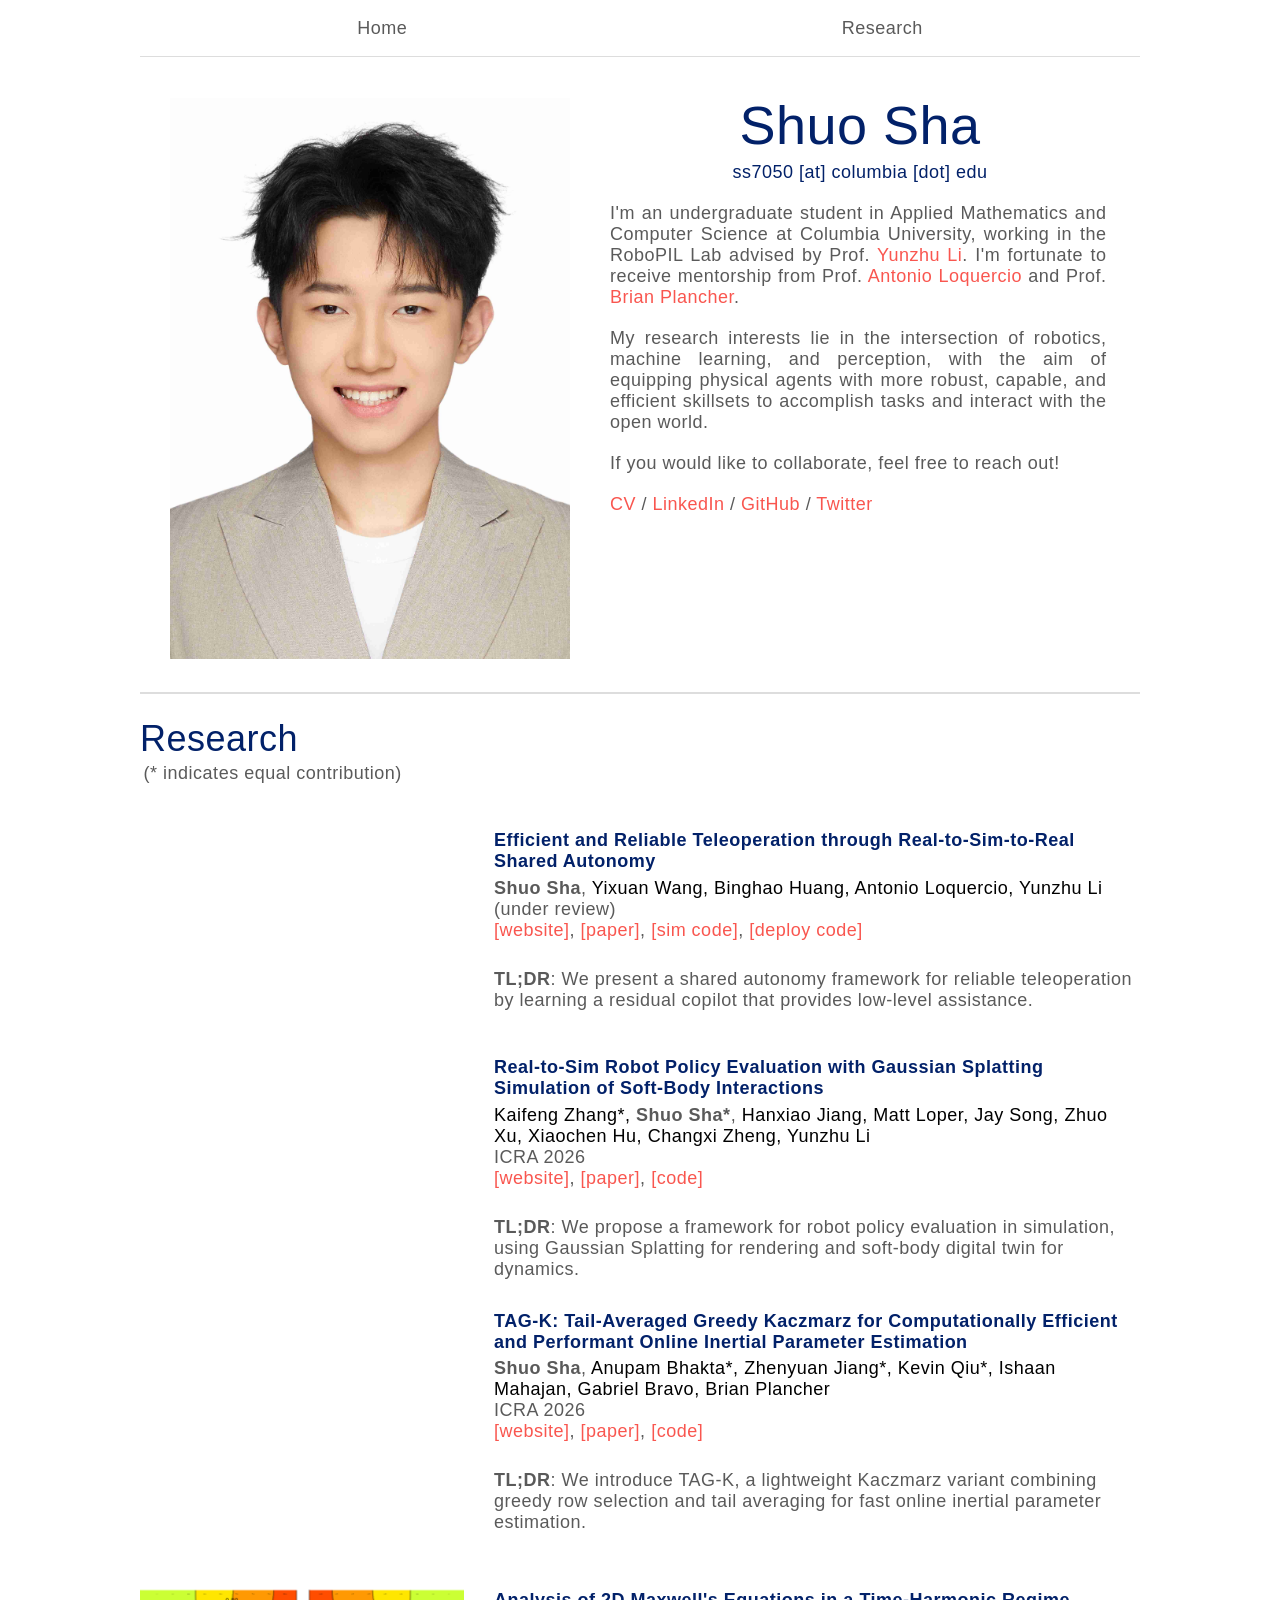
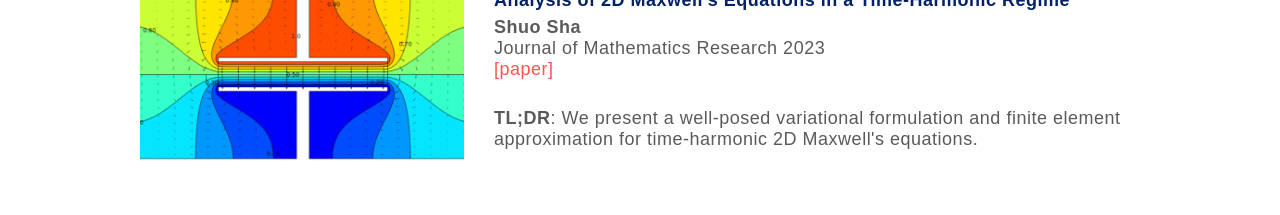
==== index.html @ 0e24da6c "update paper link" ====
<!DOCTYPE html>
<html lang="en">

<head>
  <meta charset="UTF-8" />
  <link rel="stylesheet" type="text/css" href="assets/css/style.css" />

  <title>Shuo Sha</title>
</head>

<body>
  <div style="width:1000px;margin: 0px auto;">
    <!-- Fixed header -->
    <header id="header" width="400px" style="display:flex;justify-content: space-around;">
      <a href="#profile-intro">Home</a>
      <!-- <a href="#updates">Updates</a> -->
      <a href="#research">Research</a>
    </header>

    <!-- Profile -->
    <div id="profile">
      <div id="profile-pic">
        <img src="assets/files/prof_pic.jpg"/>
      </div>

      <div id="profile-intro">
        <div id="profile-name">Shuo Sha</div>
        <div id="profile-email">ss7050 [at] columbia [dot] edu</div>
        <p align="justify">
          I'm an undergraduate student in Applied Mathematics and Computer Science at Columbia University,
          working in the RoboPIL Lab advised by Prof.
          <a href="https://yunzhuli.github.io/">Yunzhu Li</a>.
          I'm fortunate to receive mentorship from Prof.
          <a href="https://antonilo.github.io/">Antonio Loquercio</a>
          and Prof.
          <a href="https://brianplancher.com/">Brian Plancher</a>.
        </p>

        <p align="justify">
          My research interests lie in the intersection of robotics, machine learning, and perception,
          with the aim of equipping physical agents with more robust, capable, and efficient skillsets
          to accomplish tasks and interact with the open world.
        </p>

        <p align="justify">
          If you would like to collaborate, feel free to reach out!
        </p>

        <div>
          <a href="assets/files/cv.pdf">CV</a> /
          <a href="https://linkedin.com/in/shuo-sha-b07527293">LinkedIn</a> /
          <a href="https://github.com/shuosha">GitHub</a> /
          <a href="https://x.com/shashuo0104">Twitter</a>
        </div>
      </div>

      <div style="clear: both;"></div>
    </div>

    <div class="divider"></div>

    <!-- Updates -->
    <!-- <section id="updates">
      <h1>Updates</h1>
      <ul>
        <li> <b> Sep 2026 </b> papers accepted
      </ul>
      <div style="clear: both;"></div>
    </section> -->

    <!-- Research -->
    <div style="display:flex;flex-direction: column;" id="research">
      <h1 style="margin-bottom:0;">Research</h1>
      <p style="margin-bottom:30px;">(* indicates equal contribution)</p>
        
      <div>
        <a href="https://residual-copilot.github.io" class="research-thumb">
            <video width="320" height="auto" autoplay loop muted>
                <source src="assets/files/residual_copilot.mp4" type="video/mp4">
            </video>
        </a>
        <div class="research-info">
          <a href="https://residual-copilot.github.io" class="research-proj-title">
              Efficient and Reliable Teleoperation through Real-to-Sim-to-Real Shared Autonomy
          </a>
          <p>
              <b>Shuo Sha</b>,
              <a style="color:#000;" href="https://www.yixuanwang.me/">Yixuan Wang,</a>
              <a style="color:#000;" href="https://binghao-huang.github.io/">Binghao Huang,</a>
              <a style="color:#000;" href="https://antonilo.github.io/">Antonio Loquercio,</a>
              <a style="color:#000;" href="https://yunzhuli.github.io/">Yunzhu Li</a>
              <br>(under review)<br>
              <a href="https://residual-copilot.github.io">[website]</a>,
              <a href="https://residual-copilot.github.io/files/paper.pdf">[paper]</a>,
              <a href="https://github.com/shuosha/Residual_Copilot">[sim code]</a>,
              <a href="https://github.com/shuosha/Residual_Copilot_Deployment">[deploy code]</a>
          </p>
          <br>
          <p>
              <b>TL;DR</b>: We present a shared autonomy framework for reliable teleoperation by learning a residual copilot that provides low-level assistance.
          </p>
        </div>
      </div>

      <div>
        <a href="https://real2sim-eval.github.io/" class="research-thumb">
            <video width="320" height="auto" autoplay loop muted>
                <source src="assets/files/real2sim_eval.mp4" type="video/mp4">
            </video>
        </a>
        <div class="research-info">
          <a href="https://real2sim-eval.github.io/" class="research-proj-title">
              Real-to-Sim Robot Policy Evaluation with Gaussian Splatting Simulation of Soft-Body Interactions
          </a>
          <p>
              <a style="color:#000;" href="https://kywind.github.io/">Kaifeng Zhang*,</a>
              <b>Shuo Sha*</b>,
              <a style="color:#000;" href="">Hanxiao Jiang,</a>
              <a style="color:#000;" href="">Matt Loper,</a>
              <a style="color:#000;" href="">Jay Song,</a>
              <a style="color:#000;" href="">Zhuo Xu,</a>
              <a style="color:#000;" href="">Xiaochen Hu,</a>
              <a style="color:#000;" href="">Changxi Zheng,</a>
              <a style="color:#000;" href="https://yunzhuli.github.io/">Yunzhu Li</a>
              <br>ICRA 2026<br>
              <a href="https://real2sim-eval.github.io/">[website]</a>,
              <a href="https://arxiv.org/abs/2511.04665">[paper]</a>,
              <a href="https://github.com/kywind/real2sim-eval">[code]</a>
          </p>
          <br>
          <p>
              <b>TL;DR</b>: We propose a framework for robot policy evaluation in simulation, using Gaussian Splatting for rendering and soft-body digital twin for dynamics.
          </p>
        </div>
      </div>

      <div>
        <a href="https://a2r-lab.org/TAG-K/" class="research-thumb">
            <video width="320" height="auto" autoplay loop muted>
                <source src="assets/files/km_video.mp4" type="video/mp4">
            </video>
        </a>
        <div class="research-info">
          <a href="https://a2r-lab.org/TAG-K/" class="research-proj-title">
              TAG-K: Tail-Averaged Greedy Kaczmarz for Computationally Efficient and Performant Online Inertial Parameter Estimation
          </a>
          <p>
              <b>Shuo Sha</b>,
              <a style="color:#000;" href="">Anupam Bhakta*,</a>
              <a style="color:#000;" href="">Zhenyuan Jiang*,</a>
              <a style="color:#000;" href="">Kevin Qiu*,</a>
              <a style="color:#000;" href="">Ishaan Mahajan,</a>
              <a style="color:#000;" href="">Gabriel Bravo,</a>
              <a style="color:#000;" href="">Brian Plancher</a>
              <br>ICRA 2026<br>
              <a href="https://a2r-lab.org/TAG-K/">[website]</a>,
              <a href="https://arxiv.org/abs/2510.04839">[paper]</a>,
              <a href="https://github.com/A2R-Lab/TAG-K.git">[code]</a>
          </p>
          <br>
          <p>
              <b>TL;DR</b>: We introduce TAG-K, a lightweight Kaczmarz variant combining greedy row selection and tail averaging for fast online inertial parameter estimation.
          </p>
        </div>
      </div>

      <div>
        <a href="https://ccsenet.org/journal/index.php/jmr/article/view/0/48584" class="research-thumb">
            <img src="assets/files/pde_caption.png">
        </a>
        <div class="research-info">
          <a href="https://ccsenet.org/journal/index.php/jmr/article/view/0/48584" class="research-proj-title">
              Analysis of 2D Maxwell's Equations in a Time-Harmonic Regime
          </a>
          <p>
              <b>Shuo Sha</b>
              <br>Journal of Mathematics Research 2023<br>
              <a href="https://ccsenet.org/journal/index.php/jmr/article/view/0/48584">[paper]</a>
          </p>
          <br>
          <p>
              <b>TL;DR</b>: We present a well-posed variational formulation and finite element approximation for time-harmonic 2D Maxwell's equations.
          </p>
        </div>
      </div>
    </div>

  </div>
</body>

</html>
---- assets/css/style.css ----
:root {
	--grey: rgb(90, 90, 90);
	/* Columbia Blues: https://visualidentity.columbia.edu/content/colors-1 */
	--blue1: rgb(2,33,105);
	--blue2: rgb(0,51,160);
	--blue3: rgb(0,114,206);
	--blue4: rgb(108,172,228);
	--pink1: #F9564F;
 }

html, p{
    margin: 0;
    padding: 0;
    border: 0;
    font-size: 18px;
    vertical-align: baseline;
    font-family: 'Helvetica Neue', Helvetica, Arial, sans-serif;
    font-weight: 300;
    letter-spacing: 0.5px;
    color: var(--grey);
}
p{
    margin: 0.2em;
}

/* ol, ul {
    list-style: none;
}

ul {
    list-style-position: inside;
    list-style-type: none;
} */

a {
    text-decoration: none;
    color:  var(--pink1);
}

a:hover {
  text-decoration: underline;
}

i {
    font-style: italic;
}

h1 {
    font-weight: 500;
    color: var(--blue1);
}

b {
    font-weight: 600;
}

strong {
    color: #fdc450;
    font-weight: 600;
}

/**************************************************/

#header {
    height: 2em;
    line-height: 2em;
    padding-top: 10px;
    padding-bottom: 10px;
    border-bottom: 1px solid #ddd;
    position: fixed;
    top: 0;
    left: 50% - 500px;
    z-index: 9999;
    width: 1000px;
    background-color: rgba(255, 255, 255, 0.7);
    backdrop-filter: blur(8px);
}

#header a {
    text-decoration: none;
    color: var(--grey);
    transition: color 0.3s ease;
}

#header a:hover {
    color: var(--pink1);
}

/**************************************************/

#profile {
    padding: 90px 30px 10px 30px;
    border-bottom: 1px solid #ddd;
}

#profile-pic {
    float: left;
    margin-right: 40px;
    text-align: center;
}

#profile img {
    width: 400px;
    margin-bottom: 18px;
}

#profile-name {
    font-size: 3em;
    line-height: 1em;
    font-weight: 400;
    margin-bottom: 10px;
    color: var(--blue1);
    text-align: center;
}


#profile-email {
    margin-bottom: 20px;
    color: var(--blue1);
    text-align: center;
}

#profile p {
    margin-bottom: 20px;
}


.divider {
    width: 100%;
    border-bottom: 1px solid #ddd;
}

#research > div {
    display: flex;
    align-items: center;
    min-height: 12em;
    margin-bottom: 1.5em;
}

.research-thumb {
    width: 18em;
    min-width: 18em;
    aspect-ratio: 848 / 480;
    margin-top: 7px;
    margin-right: 30px;
    overflow: hidden;
}

.research-thumb img,
.research-thumb video {
    width: 100%;
    height: 100%;
    object-fit: cover;
}

.research-info {
    flex: 1;
    font-size: 18px;
}

.research-info p {
    margin-left: 0;
}

.research-proj-title {
    display: block;
    color: var(--blue1);
    font-weight: 600;
    margin-bottom: 0.3em;
}
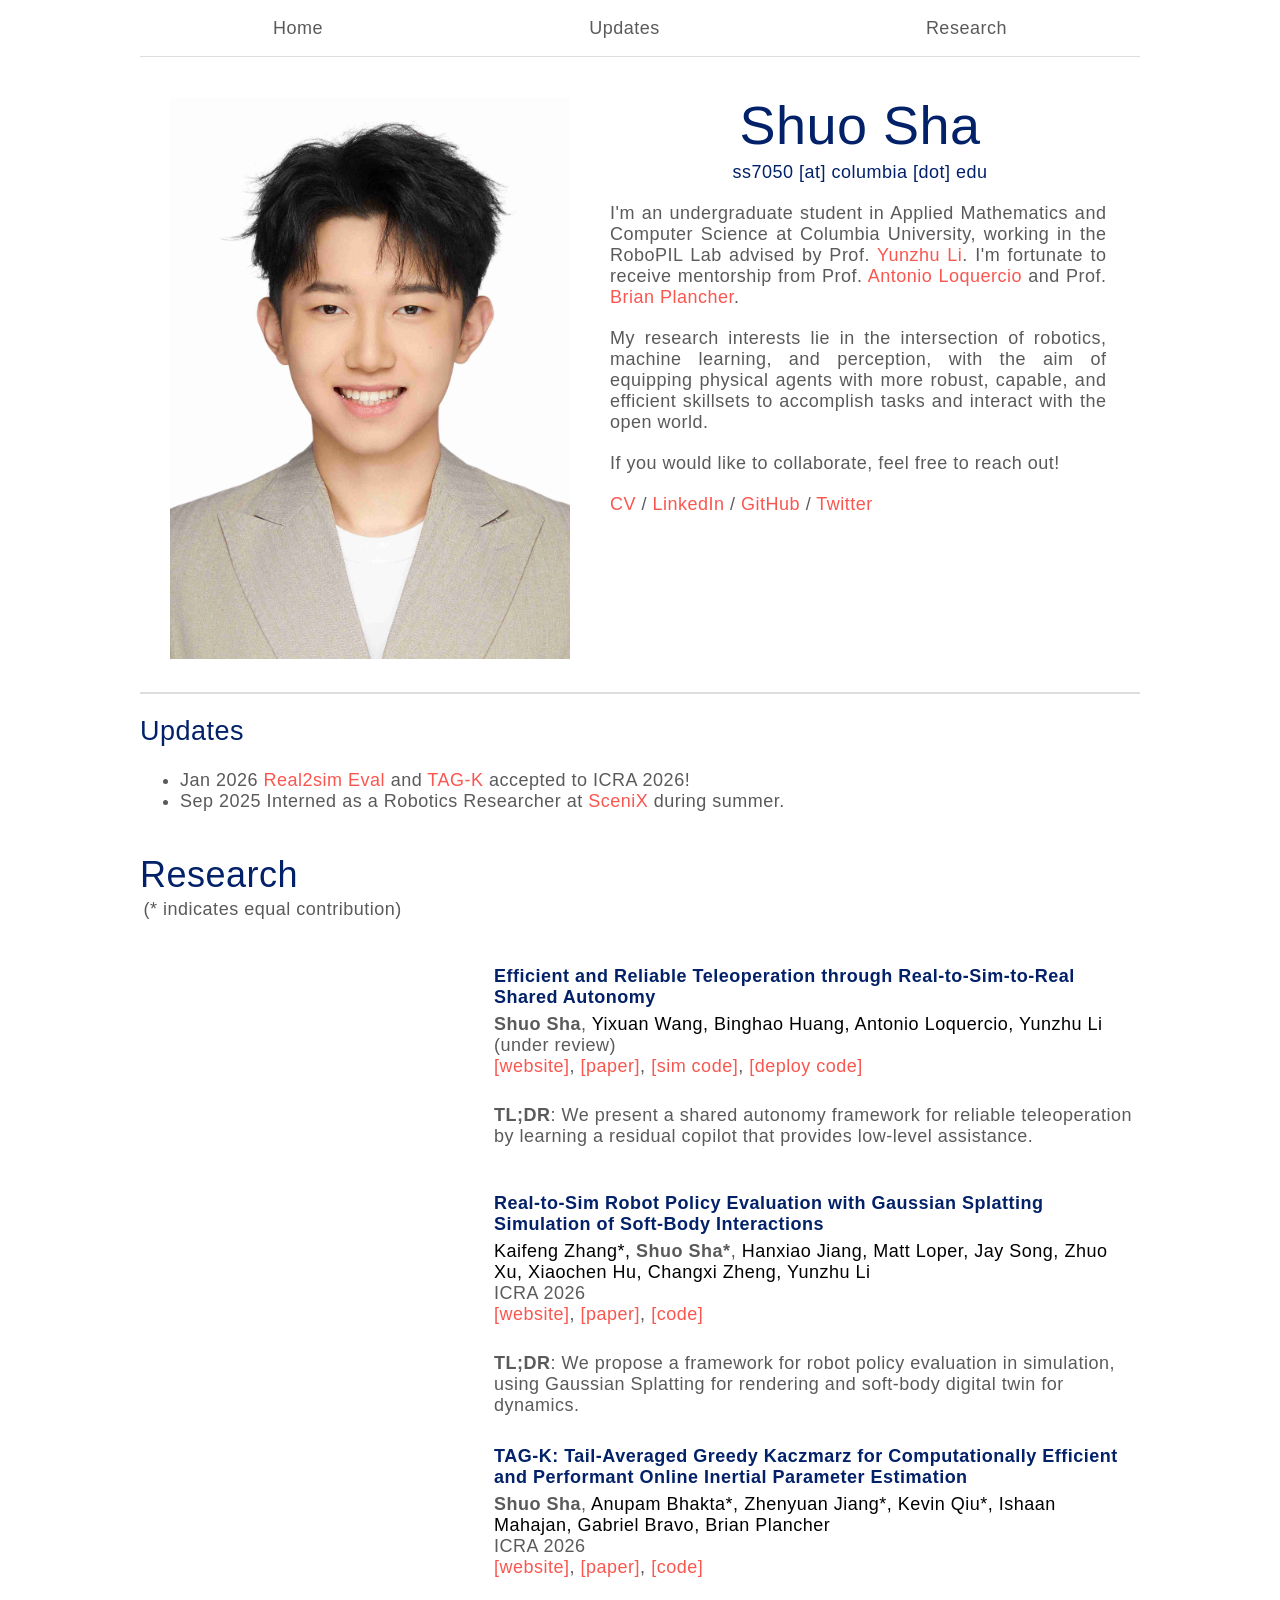
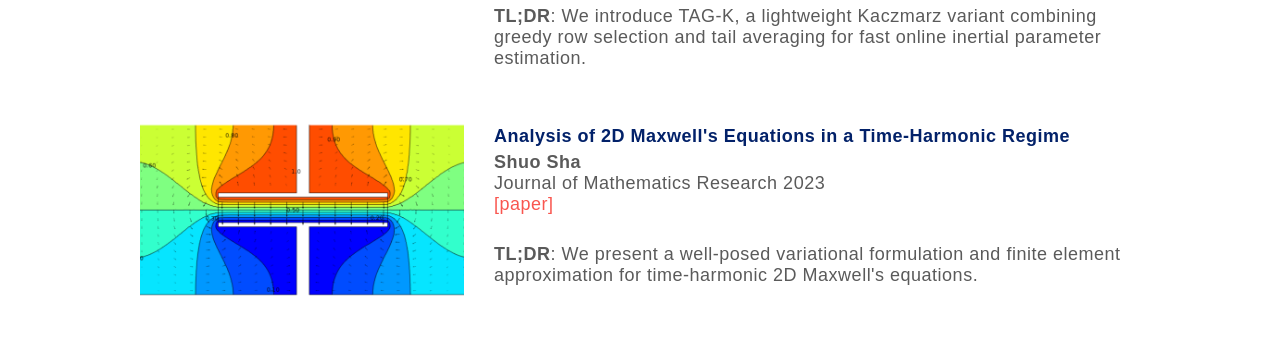
==== commit 497fc208: "add updates, arxiv link" ====
--- a/index.html
+++ b/index.html
@@ -13,7 +13,7 @@
     <!-- Fixed header -->
     <header id="header" width="400px" style="display:flex;justify-content: space-around;">
       <a href="#profile-intro">Home</a>
-      <!-- <a href="#updates">Updates</a> -->
+      <a href="#updates">Updates</a>
       <a href="#research">Research</a>
     </header>
 
@@ -60,13 +60,14 @@
     <div class="divider"></div>
 
     <!-- Updates -->
-    <!-- <section id="updates">
+    <section id="updates">
       <h1>Updates</h1>
       <ul>
-        <li> <b> Sep 2026 </b> papers accepted
+        <li> <b> Jan 2026 </b> <a href="https://arxiv.org/abs/2511.04665">Real2sim Eval</a> and <a href="https://arxiv.org/abs/2510.04839">TAG-K</a> accepted to ICRA 2026! </li>
+        <li> <b> Sep 2025 </b> Interned as a Robotics Researcher at <a href="https://scenix.ai/">SceniX</a> during summer. </li>
       </ul>
       <div style="clear: both;"></div>
-    </section> -->
+    </section>
 
     <!-- Research -->
     <div style="display:flex;flex-direction: column;" id="research">
@@ -91,7 +92,7 @@
               <a style="color:#000;" href="https://yunzhuli.github.io/">Yunzhu Li</a>
               <br>(under review)<br>
               <a href="https://residual-copilot.github.io">[website]</a>,
-              <a href="https://residual-copilot.github.io/files/paper.pdf">[paper]</a>,
+              <a href="https://arxiv.org/abs/2603.17016">[paper]</a>,
               <a href="https://github.com/shuosha/Residual_Copilot">[sim code]</a>,
               <a href="https://github.com/shuosha/Residual_Copilot_Deployment">[deploy code]</a>
           </p>
@@ -101,6 +102,8 @@
           </p>
         </div>
       </div>
+
+      
 
       <div>
         <a href="https://real2sim-eval.github.io/" class="research-thumb">
--- a/assets/css/style.css
+++ b/assets/css/style.css
@@ -21,6 +21,9 @@
 }
 p{
     margin: 0.2em;
+}
+#updates b {
+    font-weight: 450;
 }
 
 /* ol, ul {
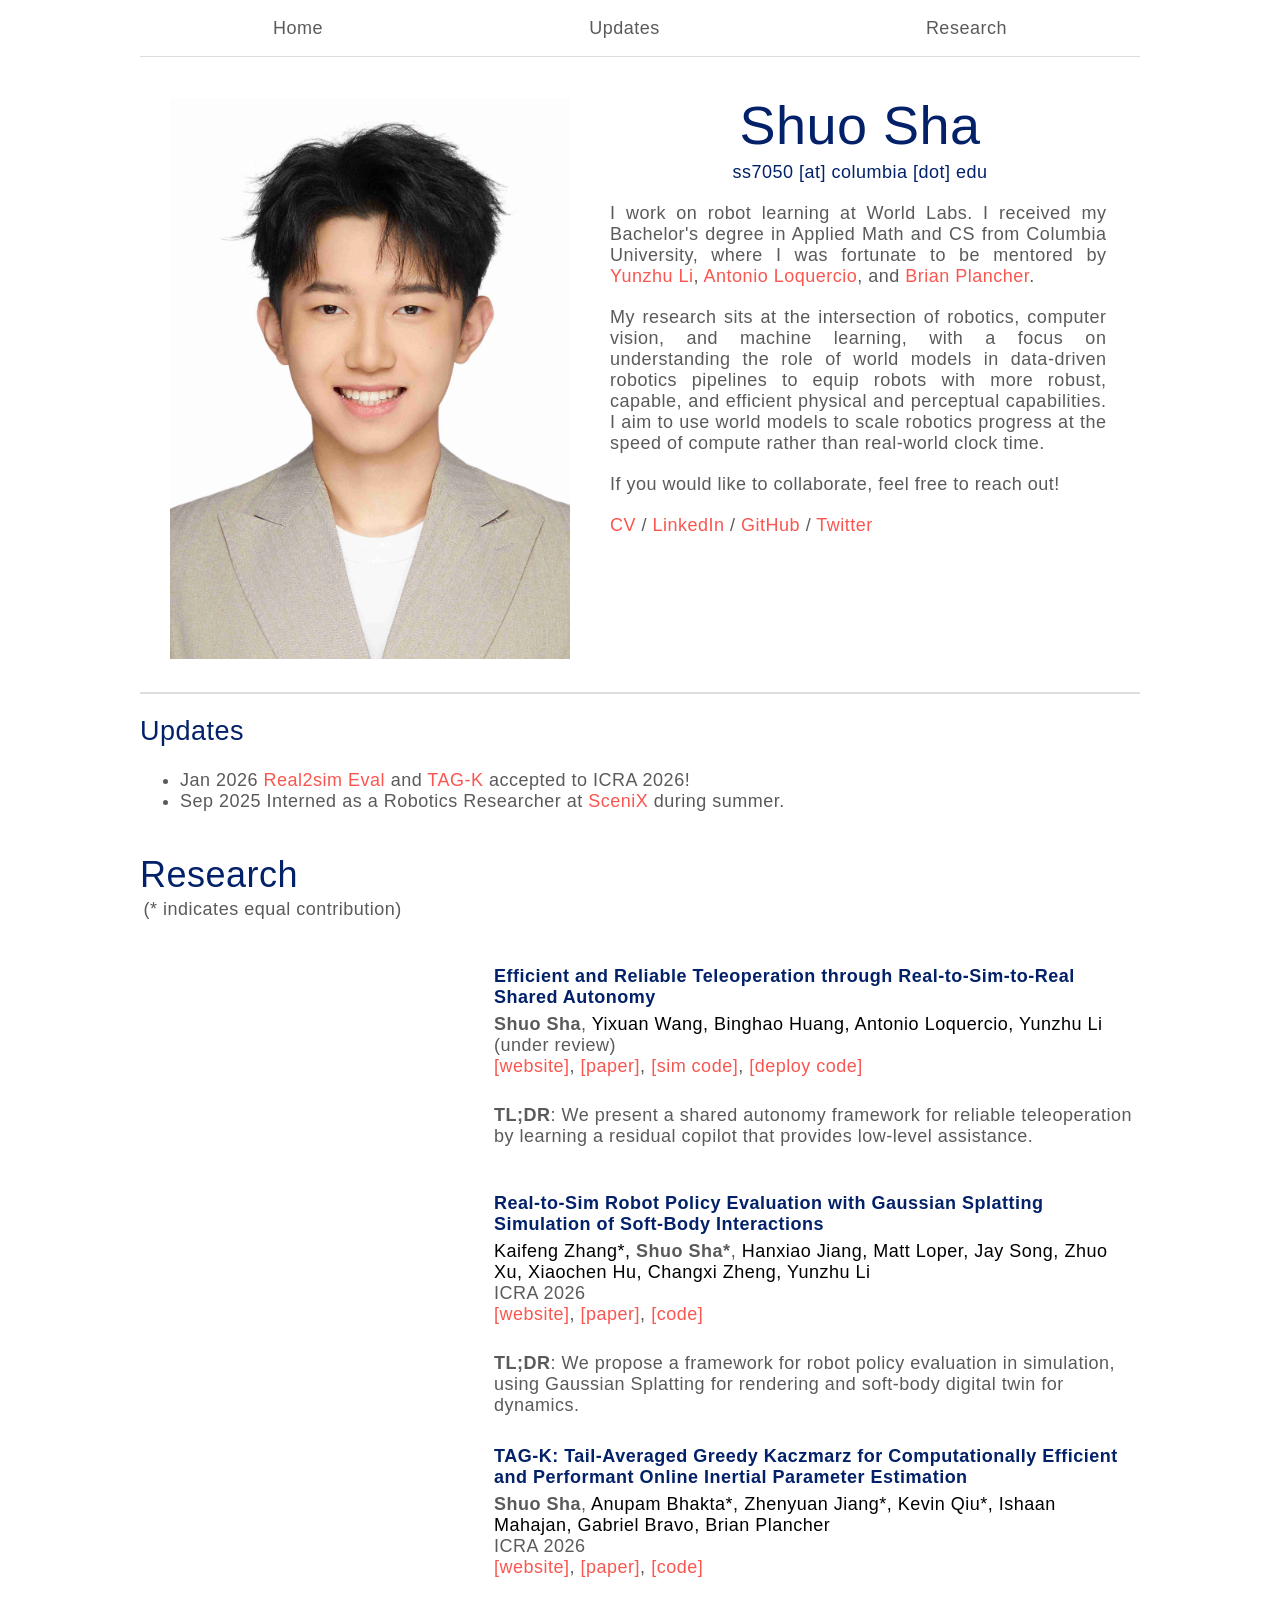
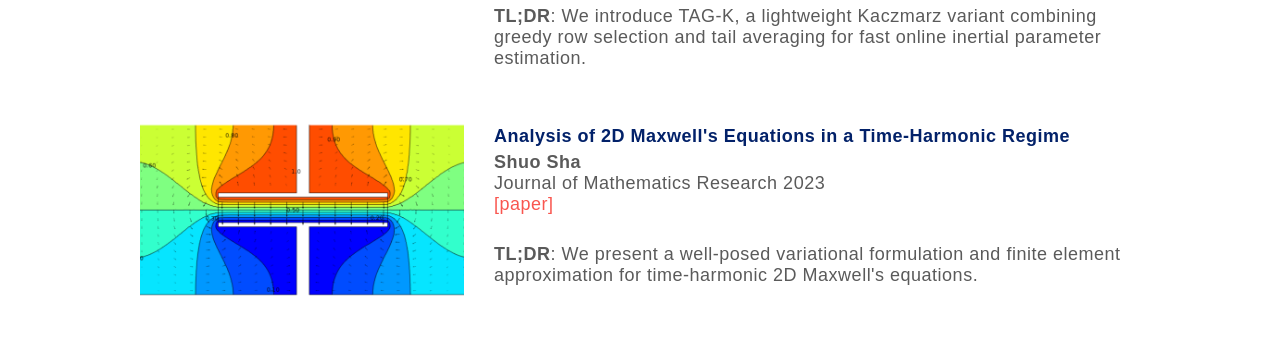
==== commit b063d9fd: "update bio" ====
--- a/index.html
+++ b/index.html
@@ -27,19 +27,19 @@
         <div id="profile-name">Shuo Sha</div>
         <div id="profile-email">ss7050 [at] columbia [dot] edu</div>
         <p align="justify">
-          I'm an undergraduate student in Applied Mathematics and Computer Science at Columbia University,
-          working in the RoboPIL Lab advised by Prof.
-          <a href="https://yunzhuli.github.io/">Yunzhu Li</a>.
-          I'm fortunate to receive mentorship from Prof.
-          <a href="https://antonilo.github.io/">Antonio Loquercio</a>
-          and Prof.
-          <a href="https://brianplancher.com/">Brian Plancher</a>.
+          I work on robot learning at World Labs. I received my Bachelor's degree in Applied Math and CS
+          from Columbia University, where I was fortunate to be mentored by
+          <a href="https://yunzhuli.github.io/">Yunzhu Li</a>,
+          <a href="https://antonilo.github.io/">Antonio Loquercio</a>,
+          and <a href="https://brianplancher.com/">Brian Plancher</a>.
         </p>
 
         <p align="justify">
-          My research interests lie in the intersection of robotics, machine learning, and perception,
-          with the aim of equipping physical agents with more robust, capable, and efficient skillsets
-          to accomplish tasks and interact with the open world.
+          My research sits at the intersection of robotics, computer vision, and machine learning,
+          with a focus on understanding the role of world models in data-driven robotics pipelines
+          to equip robots with more robust, capable, and efficient physical and perceptual
+          capabilities. I aim to use world models to scale robotics progress at the speed of
+          compute rather than real-world clock time.
         </p>
 
         <p align="justify">
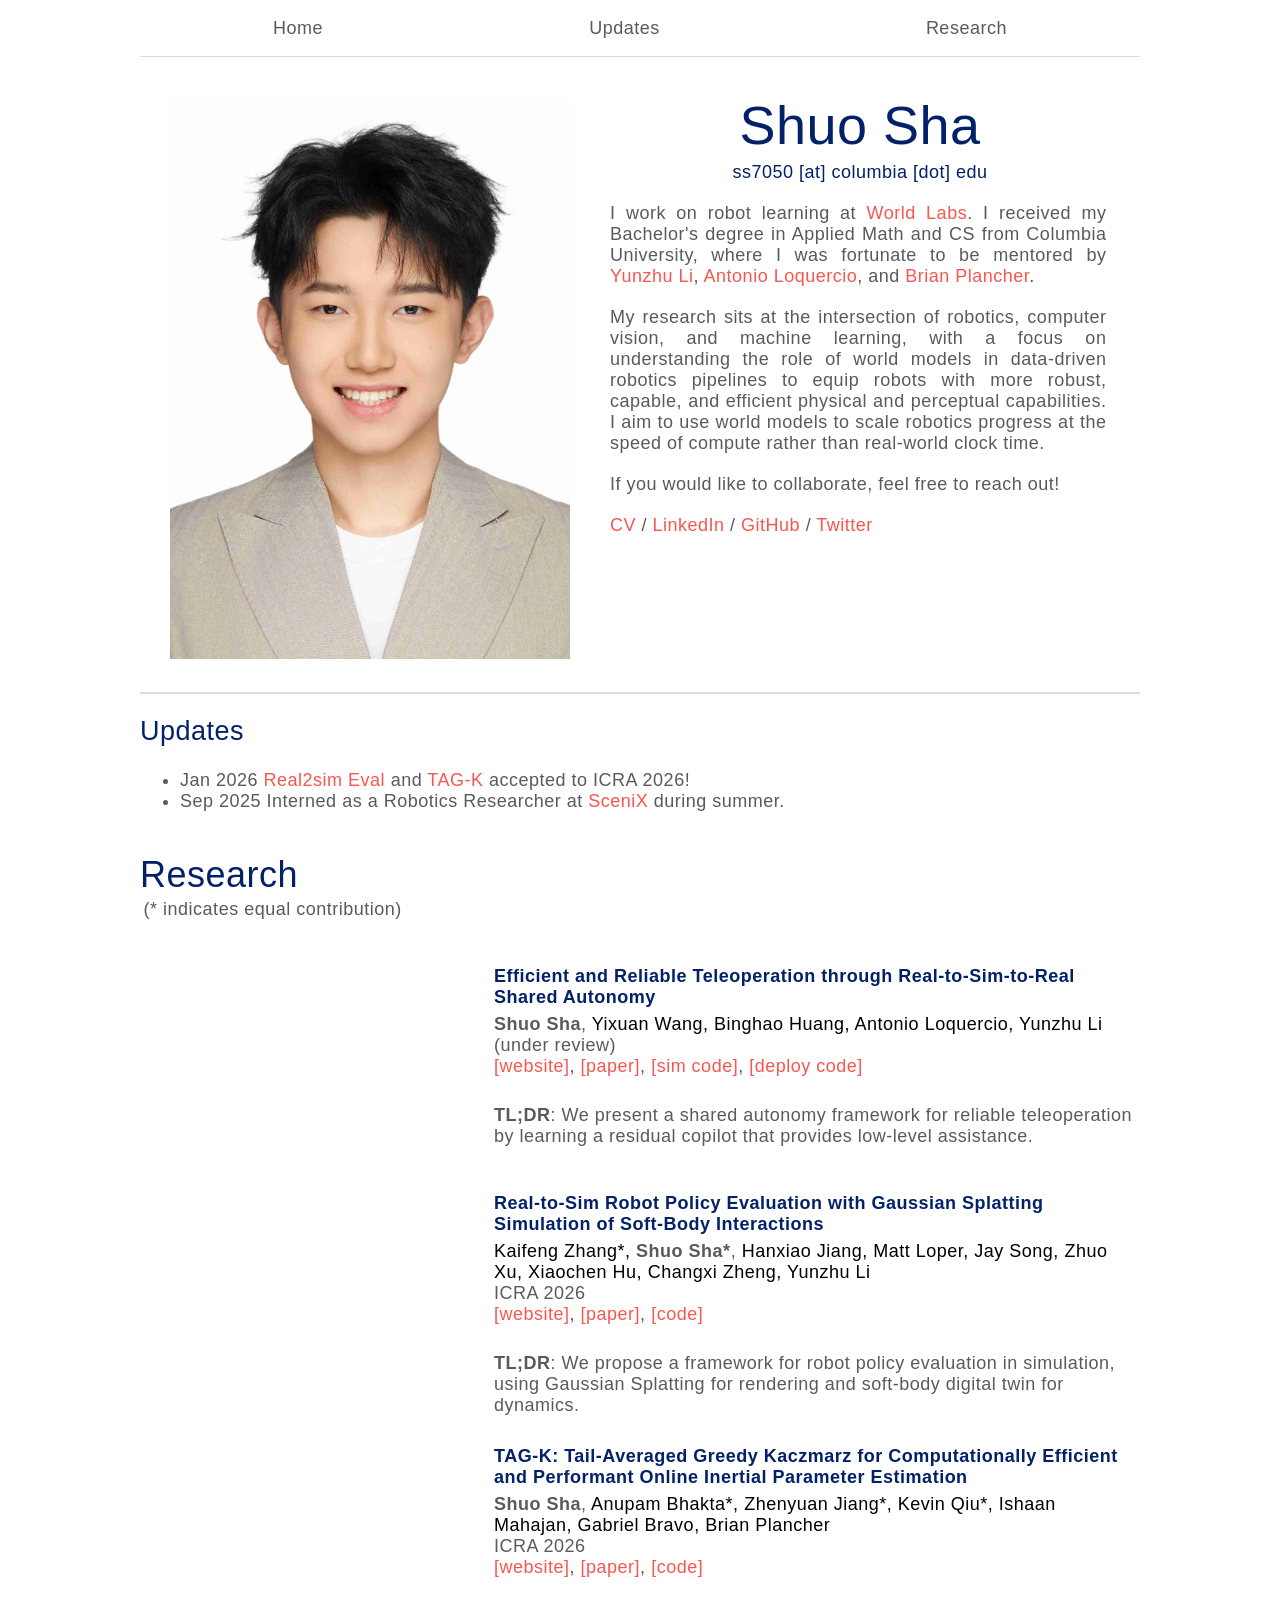
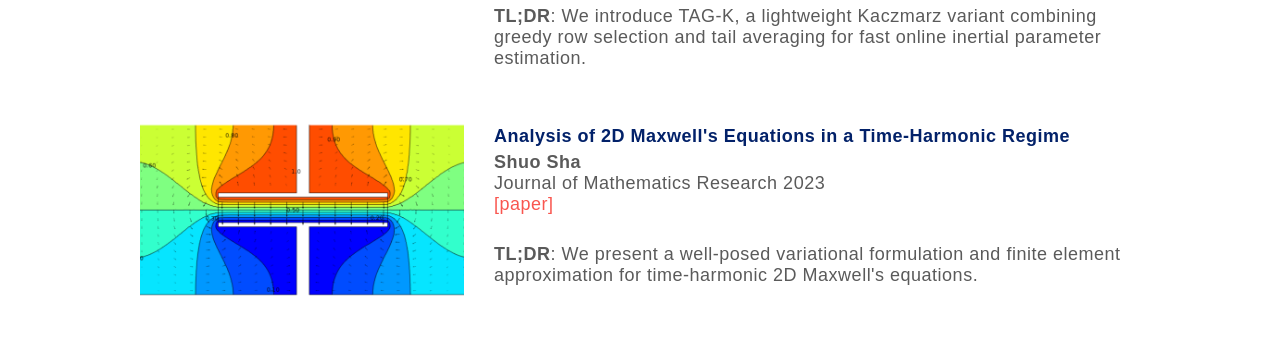
==== commit 978dafbc: "add WL link" ====
--- a/index.html
+++ b/index.html
@@ -27,7 +27,7 @@
         <div id="profile-name">Shuo Sha</div>
         <div id="profile-email">ss7050 [at] columbia [dot] edu</div>
         <p align="justify">
-          I work on robot learning at World Labs. I received my Bachelor's degree in Applied Math and CS
+          I work on robot learning at <a href="https://www.worldlabs.ai/">World Labs</a>. I received my Bachelor's degree in Applied Math and CS
           from Columbia University, where I was fortunate to be mentored by
           <a href="https://yunzhuli.github.io/">Yunzhu Li</a>,
           <a href="https://antonilo.github.io/">Antonio Loquercio</a>,
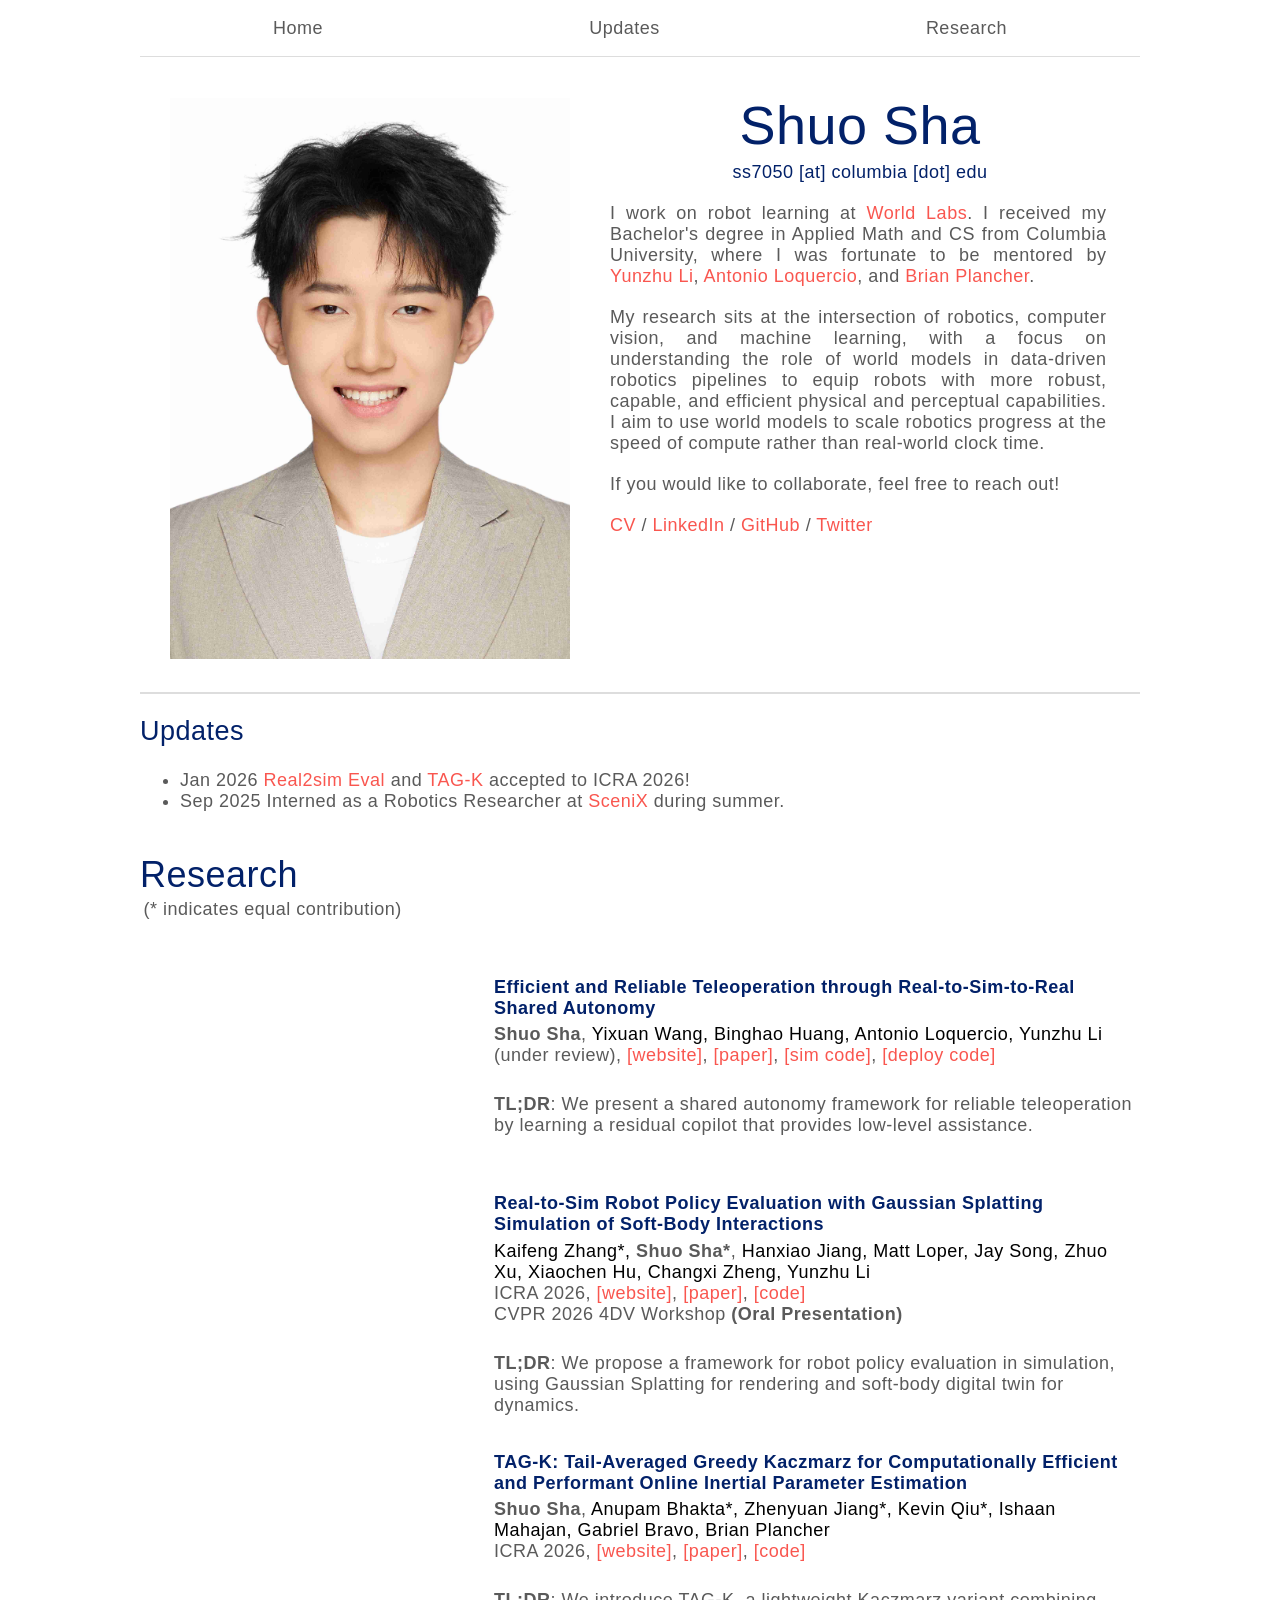
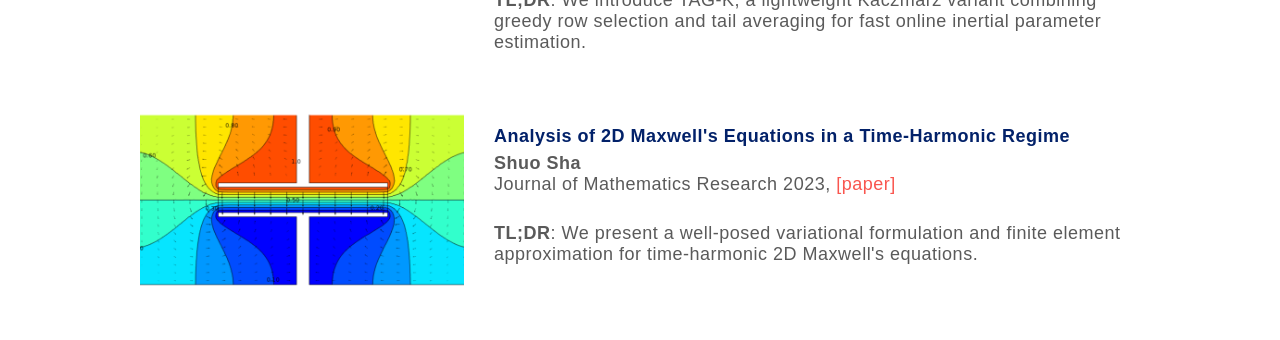
==== commit 18931227: "update project link formatting" ====
--- a/index.html
+++ b/index.html
@@ -90,7 +90,7 @@
               <a style="color:#000;" href="https://binghao-huang.github.io/">Binghao Huang,</a>
               <a style="color:#000;" href="https://antonilo.github.io/">Antonio Loquercio,</a>
               <a style="color:#000;" href="https://yunzhuli.github.io/">Yunzhu Li</a>
-              <br>(under review)<br>
+              <br>(under review),
               <a href="https://residual-copilot.github.io">[website]</a>,
               <a href="https://arxiv.org/abs/2603.17016">[paper]</a>,
               <a href="https://github.com/shuosha/Residual_Copilot">[sim code]</a>,
@@ -125,10 +125,11 @@
               <a style="color:#000;" href="">Xiaochen Hu,</a>
               <a style="color:#000;" href="">Changxi Zheng,</a>
               <a style="color:#000;" href="https://yunzhuli.github.io/">Yunzhu Li</a>
-              <br>ICRA 2026<br>
+              <br>ICRA 2026,
               <a href="https://real2sim-eval.github.io/">[website]</a>,
               <a href="https://arxiv.org/abs/2511.04665">[paper]</a>,
               <a href="https://github.com/kywind/real2sim-eval">[code]</a>
+              <br>CVPR 2026 4DV Workshop <b>(Oral Presentation)</b><br>
           </p>
           <br>
           <p>
@@ -155,7 +156,7 @@
               <a style="color:#000;" href="">Ishaan Mahajan,</a>
               <a style="color:#000;" href="">Gabriel Bravo,</a>
               <a style="color:#000;" href="">Brian Plancher</a>
-              <br>ICRA 2026<br>
+              <br>ICRA 2026,
               <a href="https://a2r-lab.org/TAG-K/">[website]</a>,
               <a href="https://arxiv.org/abs/2510.04839">[paper]</a>,
               <a href="https://github.com/A2R-Lab/TAG-K.git">[code]</a>
@@ -177,7 +178,7 @@
           </a>
           <p>
               <b>Shuo Sha</b>
-              <br>Journal of Mathematics Research 2023<br>
+              <br>Journal of Mathematics Research 2023,
               <a href="https://ccsenet.org/journal/index.php/jmr/article/view/0/48584">[paper]</a>
           </p>
           <br>
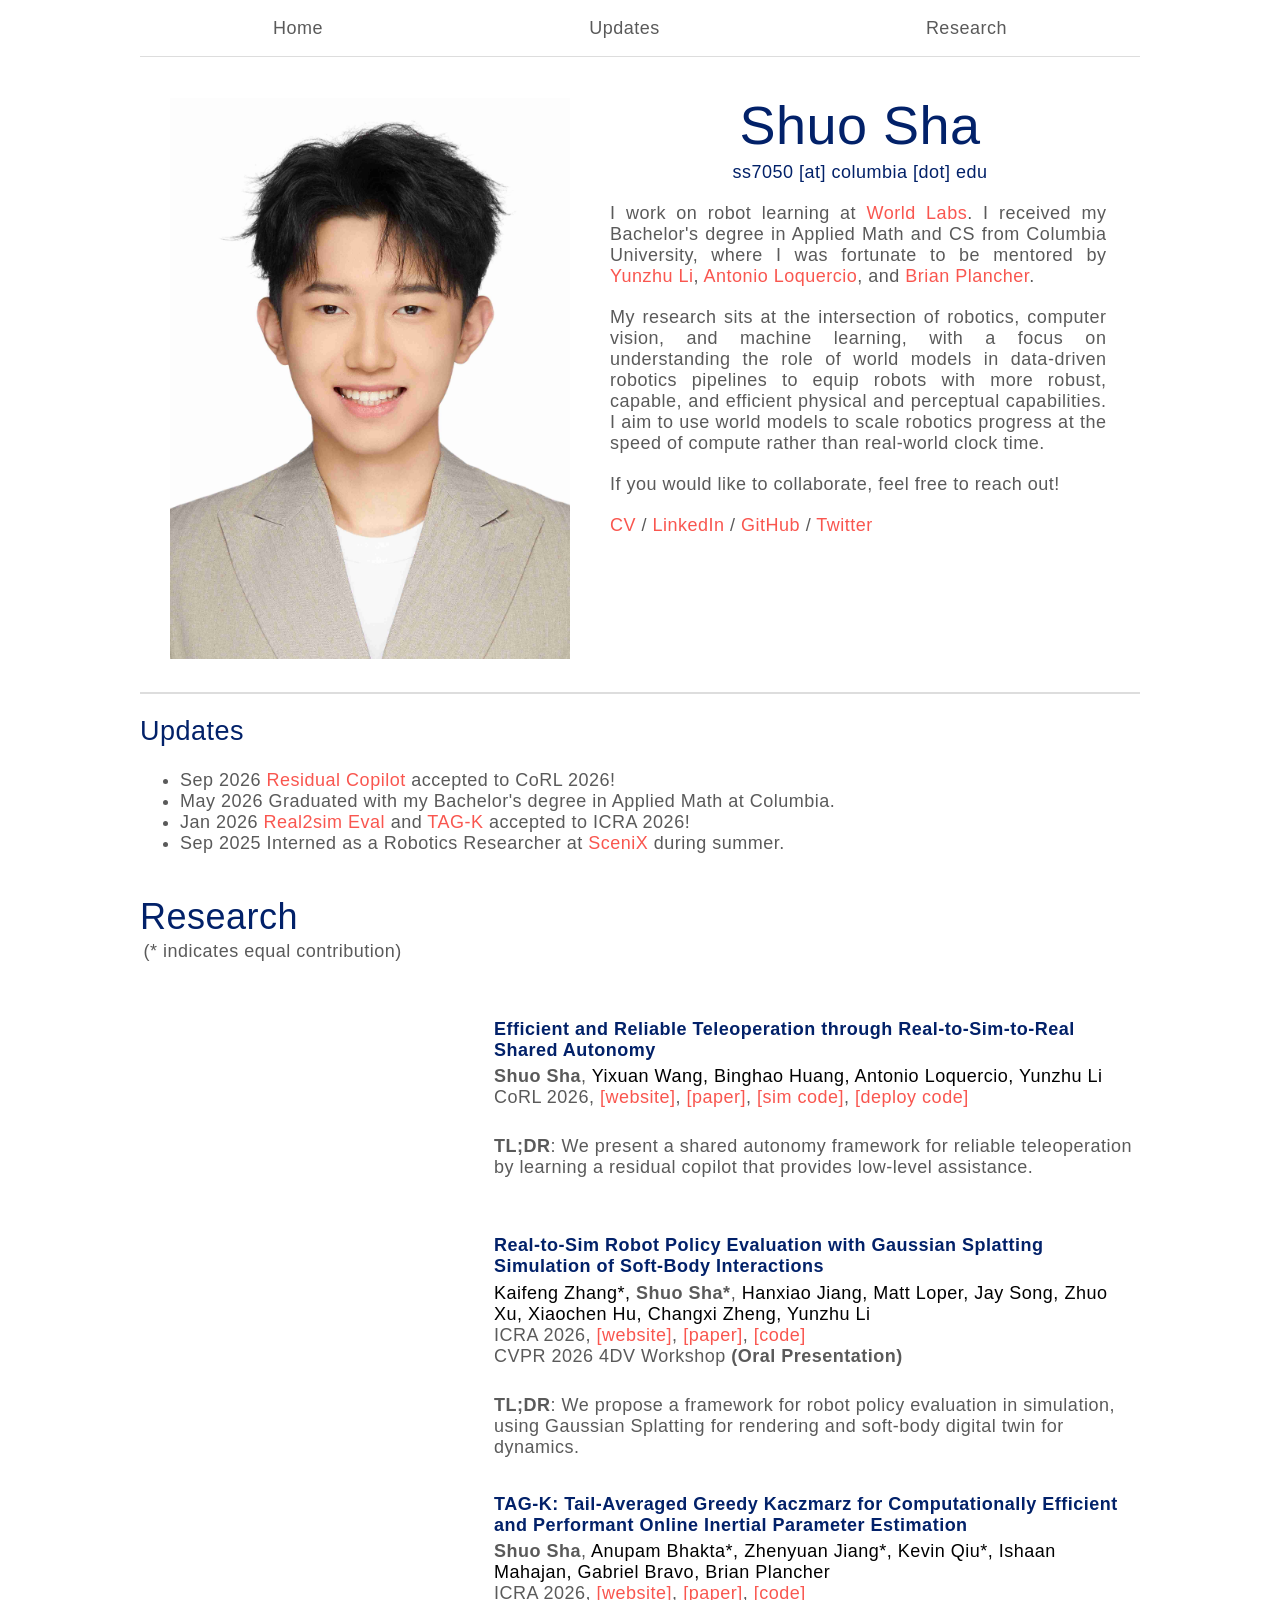
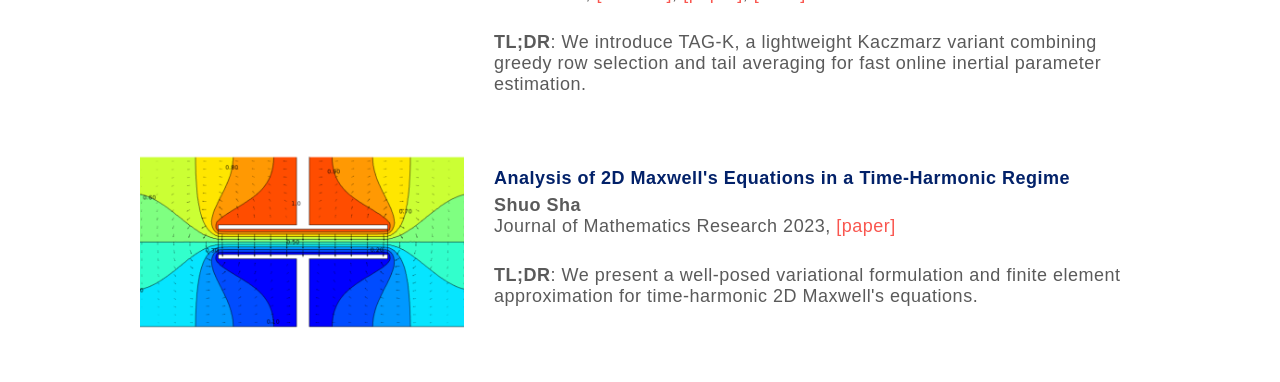
==== commit 60372666: "update residual copilot content" ====
--- a/index.html
+++ b/index.html
@@ -63,7 +63,9 @@
     <section id="updates">
       <h1>Updates</h1>
       <ul>
-        <li> <b> Jan 2026 </b> <a href="https://arxiv.org/abs/2511.04665">Real2sim Eval</a> and <a href="https://arxiv.org/abs/2510.04839">TAG-K</a> accepted to ICRA 2026! </li>
+        <li> <b> Sep 2026 </b> <a href="https://residual-copilot.github.io">Residual Copilot</a> accepted to CoRL 2026! </li>
+        <li> <b> May 2026 </b> Graduated with my Bachelor's degree in Applied Math at Columbia. </li>
+        <li> <b> Jan 2026 </b> <a href="https://real2sim-eval.github.io/">Real2sim Eval</a> and <a href="https://a2r-lab.org/TAG-K">TAG-K</a> accepted to ICRA 2026! </li>
         <li> <b> Sep 2025 </b> Interned as a Robotics Researcher at <a href="https://scenix.ai/">SceniX</a> during summer. </li>
       </ul>
       <div style="clear: both;"></div>
@@ -90,7 +92,7 @@
               <a style="color:#000;" href="https://binghao-huang.github.io/">Binghao Huang,</a>
               <a style="color:#000;" href="https://antonilo.github.io/">Antonio Loquercio,</a>
               <a style="color:#000;" href="https://yunzhuli.github.io/">Yunzhu Li</a>
-              <br>(under review),
+              <br>CoRL 2026,
               <a href="https://residual-copilot.github.io">[website]</a>,
               <a href="https://arxiv.org/abs/2603.17016">[paper]</a>,
               <a href="https://github.com/shuosha/Residual_Copilot">[sim code]</a>,
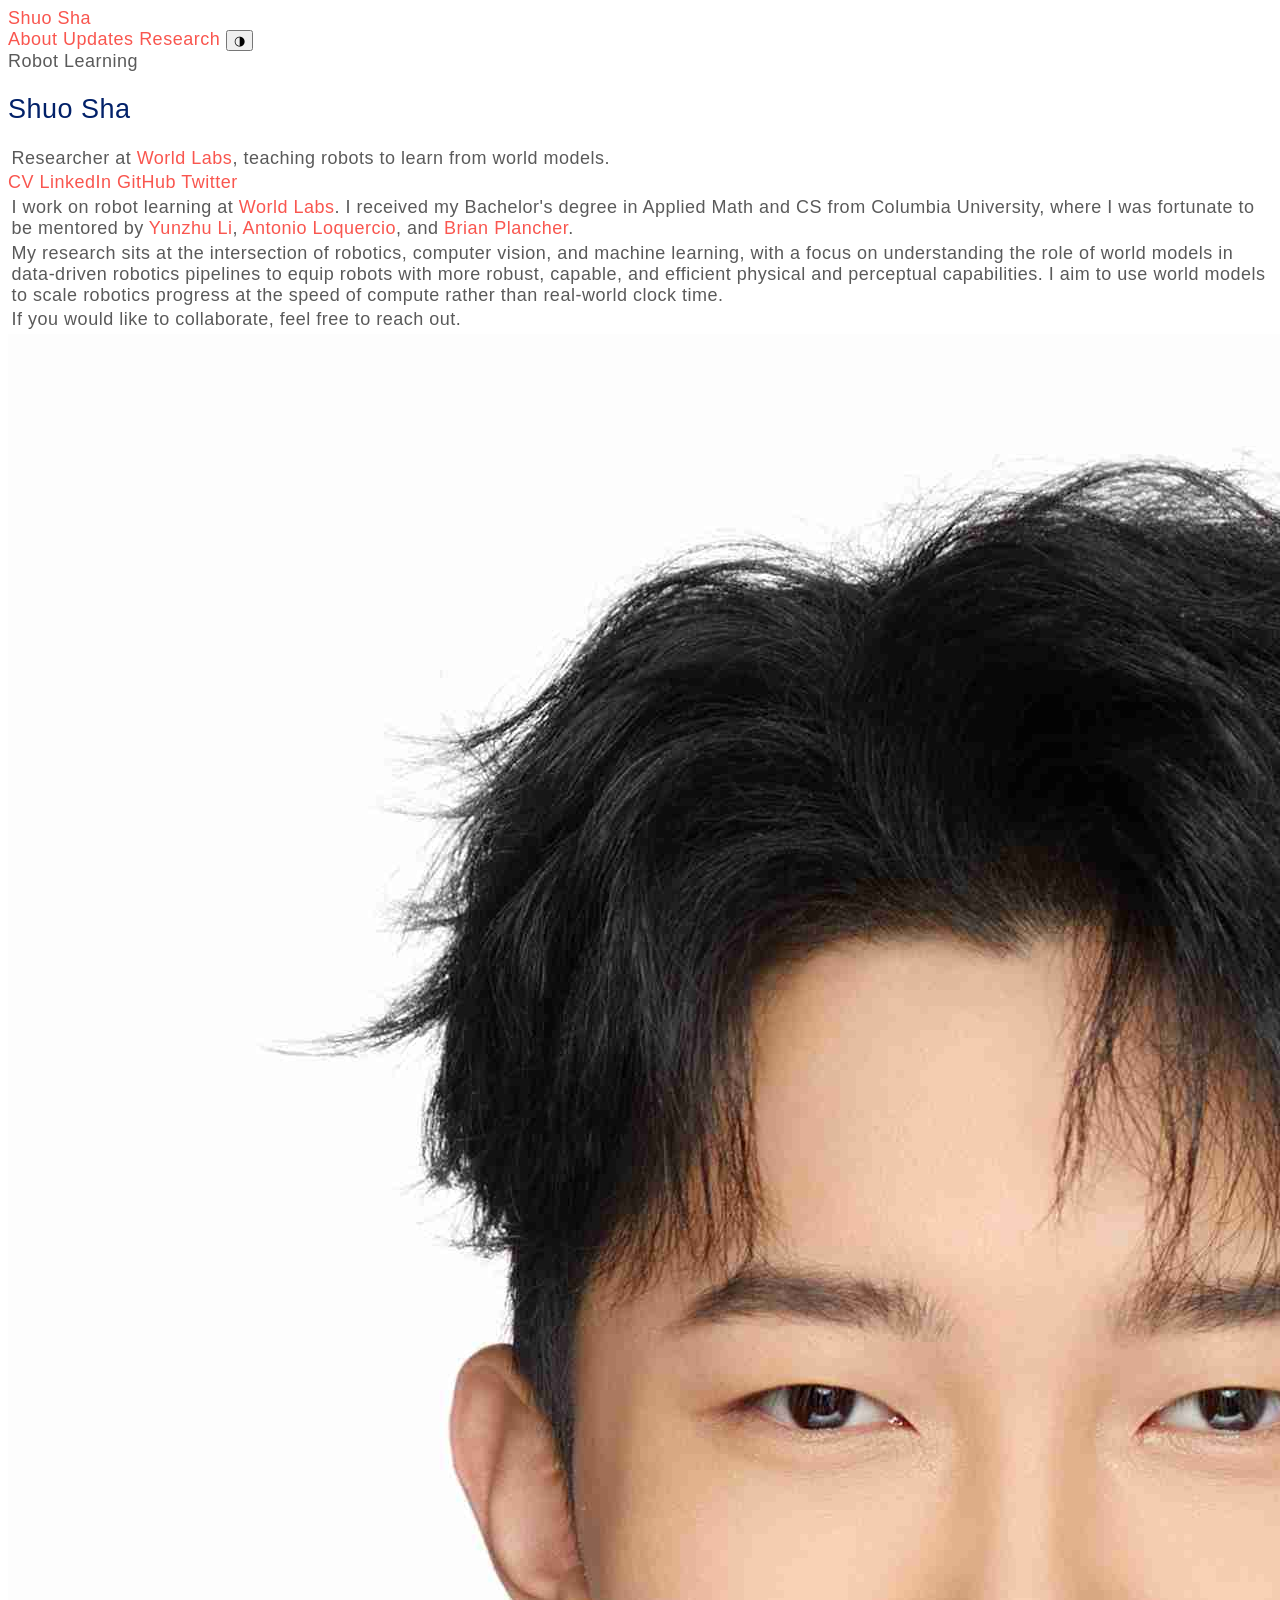
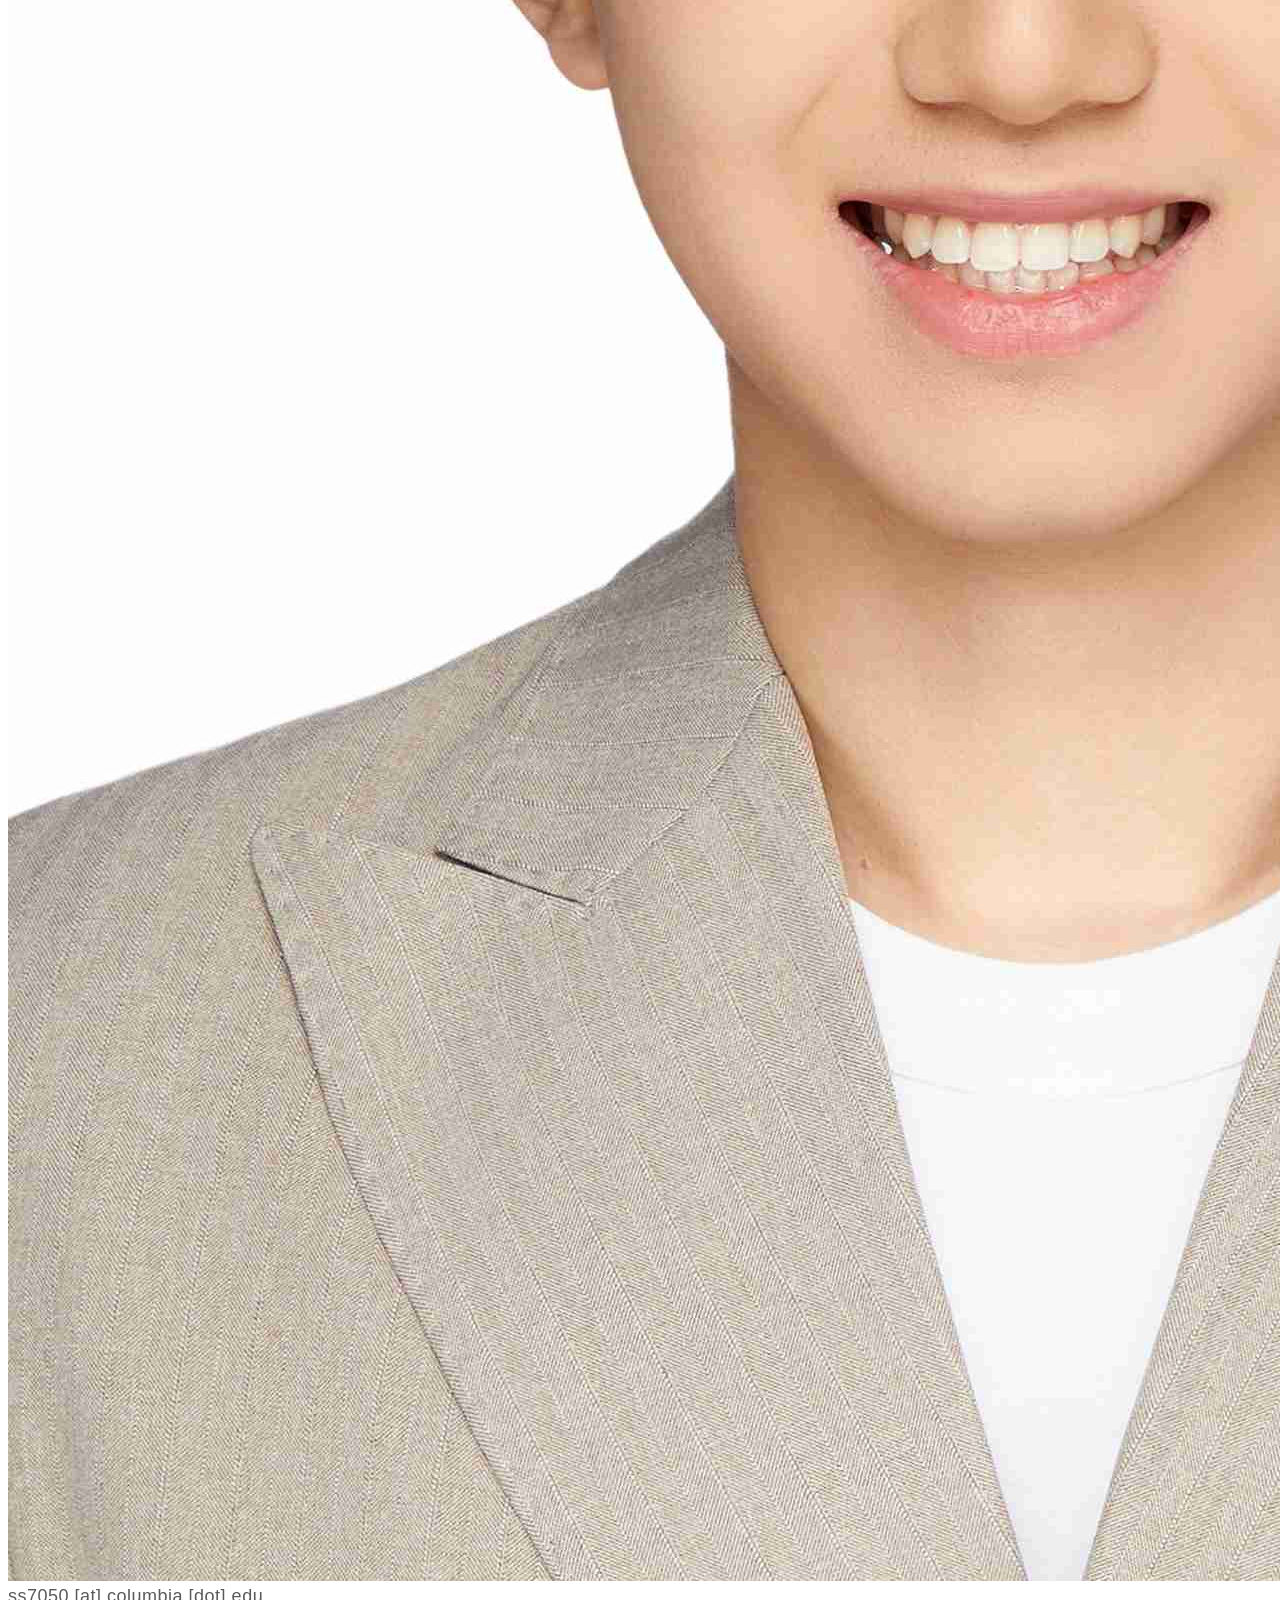
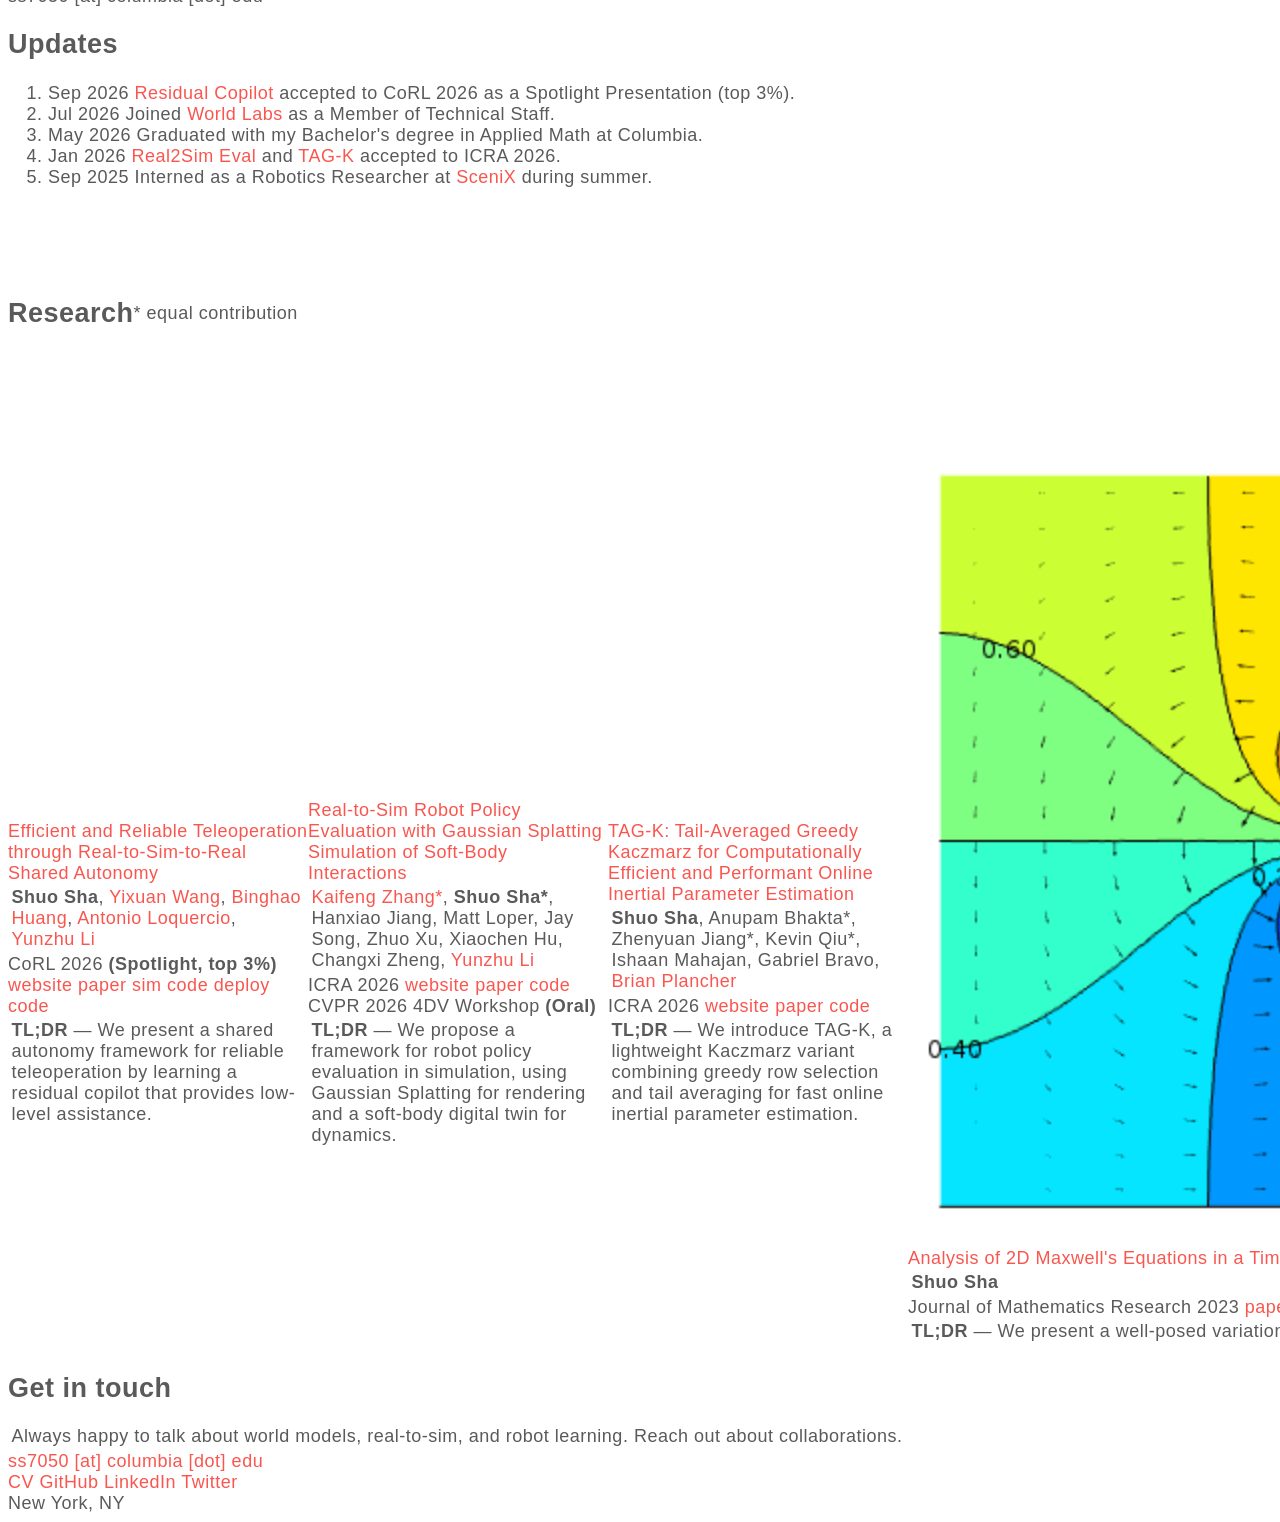
==== commit 98d82298: "update resiudal copilot spotlight" ====
--- a/index.html
+++ b/index.html
@@ -1,197 +1,260 @@
 <!DOCTYPE html>
-<html lang="en">
+<html lang="en" data-theme="light">
 
 <head>
   <meta charset="UTF-8" />
+  <meta name="viewport" content="width=device-width, initial-scale=1" />
+  <title>Shuo Sha</title>
+  <meta name="description" content="Shuo Sha — robot learning researcher at World Labs. Research on world models, real-to-sim, and robot policy evaluation." />
+  <link rel="preconnect" href="https://fonts.googleapis.com" />
+  <link rel="preconnect" href="https://fonts.gstatic.com" crossorigin />
+  <link href="https://fonts.googleapis.com/css2?family=Newsreader:ital,opsz,wght@0,6..72,300..600;1,6..72,300..500&family=IBM+Plex+Sans:ital,wght@0,300;0,400;0,500;0,600;1,400&display=swap" rel="stylesheet" />
   <link rel="stylesheet" type="text/css" href="assets/css/style.css" />
-
-  <title>Shuo Sha</title>
+  <script>
+    // set the saved theme before first paint to avoid a flash
+    try {
+      var t = localStorage.getItem('shuosha-theme');
+      if (t === 'dark' || t === 'light') document.documentElement.setAttribute('data-theme', t);
+    } catch (e) {}
+    // only arm the reveal animation when we can actually observe the viewport
+    if ('IntersectionObserver' in window &&
+        !(window.matchMedia && window.matchMedia('(prefers-reduced-motion: reduce)').matches)) {
+      document.documentElement.classList.add('js-reveal');
+    }
+  </script>
 </head>
 
 <body>
-  <div style="width:1000px;margin: 0px auto;">
-    <!-- Fixed header -->
-    <header id="header" width="400px" style="display:flex;justify-content: space-around;">
-      <a href="#profile-intro">Home</a>
-      <a href="#updates">Updates</a>
-      <a href="#research">Research</a>
-    </header>
-
-    <!-- Profile -->
-    <div id="profile">
-      <div id="profile-pic">
-        <img src="assets/files/prof_pic.jpg"/>
-      </div>
-
-      <div id="profile-intro">
-        <div id="profile-name">Shuo Sha</div>
-        <div id="profile-email">ss7050 [at] columbia [dot] edu</div>
-        <p align="justify">
-          I work on robot learning at <a href="https://www.worldlabs.ai/">World Labs</a>. I received my Bachelor's degree in Applied Math and CS
-          from Columbia University, where I was fortunate to be mentored by
-          <a href="https://yunzhuli.github.io/">Yunzhu Li</a>,
-          <a href="https://antonilo.github.io/">Antonio Loquercio</a>,
-          and <a href="https://brianplancher.com/">Brian Plancher</a>.
-        </p>
-
-        <p align="justify">
-          My research sits at the intersection of robotics, computer vision, and machine learning,
-          with a focus on understanding the role of world models in data-driven robotics pipelines
-          to equip robots with more robust, capable, and efficient physical and perceptual
-          capabilities. I aim to use world models to scale robotics progress at the speed of
-          compute rather than real-world clock time.
-        </p>
-
-        <p align="justify">
-          If you would like to collaborate, feel free to reach out!
-        </p>
-
-        <div>
-          <a href="assets/files/cv.pdf">CV</a> /
-          <a href="https://linkedin.com/in/shuo-sha-b07527293">LinkedIn</a> /
-          <a href="https://github.com/shuosha">GitHub</a> /
+  <div class="nav">
+    <div class="nav__inner">
+      <a href="#top" class="nav__mark">Shuo Sha</a>
+      <nav class="nav__links">
+        <a href="#about" class="nav__link">About</a>
+        <a href="#updates" class="nav__link">Updates</a>
+        <a href="#research" class="nav__link">Research</a>
+        <button type="button" class="theme-toggle" id="theme-toggle" aria-label="Toggle color theme">◑</button>
+      </nav>
+    </div>
+  </div>
+
+  <main class="wrap" id="top">
+
+    <section class="section section--hero" id="about">
+      <div class="hero" data-reveal>
+        <div class="hero__text">
+          <div class="eyebrow"><span>Robot Learning</span></div>
+          <h1 class="hero__name">Shuo Sha</h1>
+          <p class="hero__lede">Researcher at <a href="https://www.worldlabs.ai/">World Labs</a>, teaching robots to learn from world models.</p>
+          <div class="pills">
+            <a class="pill" href="assets/files/cv.pdf">CV</a>
+            <a class="pill" href="https://linkedin.com/in/shuo-sha-b07527293">LinkedIn</a>
+            <a class="pill" href="https://github.com/shuosha">GitHub</a>
+            <a class="pill" href="https://x.com/shashuo0104">Twitter</a>
+          </div>
+          <div class="bio">
+            <p>I work on robot learning at <a href="https://www.worldlabs.ai/">World Labs</a>. I received my Bachelor's degree in Applied Math and CS from Columbia University, where I was fortunate to be mentored by <a href="https://yunzhuli.github.io/">Yunzhu Li</a>, <a href="https://antonilo.github.io/">Antonio Loquercio</a>, and <a href="https://brianplancher.com/">Brian Plancher</a>.</p>
+            <p>My research sits at the intersection of robotics, computer vision, and machine learning, with a focus on understanding the role of world models in data-driven robotics pipelines to equip robots with more robust, capable, and efficient physical and perceptual capabilities. I aim to use world models to scale robotics progress at the speed of compute rather than real-world clock time.</p>
+            <p>If you would like to collaborate, feel free to reach out.</p>
+          </div>
+        </div>
+        <div class="hero__aside">
+          <div class="portrait">
+            <img src="assets/files/prof_pic.jpg" alt="Shuo Sha" />
+          </div>
+          <div class="portrait-caption">ss7050 [at] columbia [dot] edu</div>
+        </div>
+      </div>
+    </section>
+
+    <section class="section" id="updates">
+      <div class="section-head" data-reveal>
+        <h2>Updates</h2>
+      </div>
+      <ol class="updates" data-reveal>
+        <li>
+          <span class="updates__date">Sep 2026</span>
+          <span class="updates__body"><a href="https://residual-copilot.github.io">Residual Copilot</a> accepted to CoRL 2026 as a <b>Spotlight Presentation (top 3%)</b>.</span>
+        </li>
+        <li>
+          <span class="updates__date">Jul 2026</span>
+          <span class="updates__body">Joined <a href="https://www.worldlabs.ai/">World Labs</a> as a Member of Technical Staff.</span>
+        </li>
+        <li>
+          <span class="updates__date">May 2026</span>
+          <span class="updates__body">Graduated with my Bachelor's degree in Applied Math at Columbia.</span>
+        </li>
+        <li>
+          <span class="updates__date">Jan 2026</span>
+          <span class="updates__body"><a href="https://real2sim-eval.github.io/">Real2Sim Eval</a> and <a href="https://a2r-lab.org/TAG-K">TAG-K</a> accepted to ICRA 2026.</span>
+        </li>
+        <li>
+          <span class="updates__date">Sep 2025</span>
+          <span class="updates__body">Interned as a Robotics Researcher at <a href="https://scenix.ai/">SceniX</a> during summer.</span>
+        </li>
+      </ol>
+    </section>
+
+    <section class="section" id="research">
+      <div class="section-head" data-reveal>
+        <h2>Research</h2>
+        <span class="section-note">* equal contribution</span>
+      </div>
+
+      <div class="papers">
+
+        <article class="paper" data-reveal>
+          <a class="paper__media" href="https://residual-copilot.github.io">
+            <video autoplay loop muted playsinline>
+              <source src="assets/files/residual_copilot.mp4" type="video/mp4" />
+            </video>
+          </a>
+          <div class="paper__body">
+            <a class="paper__title" href="https://residual-copilot.github.io">Efficient and Reliable Teleoperation through Real-to-Sim-to-Real Shared Autonomy</a>
+            <p class="paper__authors"><b>Shuo Sha</b>, <a href="https://www.yixuanwang.me/">Yixuan Wang</a>, <a href="https://binghao-huang.github.io/">Binghao Huang</a>, <a href="https://antonilo.github.io/">Antonio Loquercio</a>, <a href="https://yunzhuli.github.io/">Yunzhu Li</a></p>
+            <div class="paper__meta">
+              <span class="venue">CoRL 2026 <b>(Spotlight, top 3%)</b></span>
+              <span class="sep"></span>
+              <a href="https://residual-copilot.github.io">website</a>
+              <a href="https://arxiv.org/abs/2603.17016">paper</a>
+              <a href="https://github.com/shuosha/Residual_Copilot">sim code</a>
+              <a href="https://github.com/shuosha/Residual_Copilot_Deployment">deploy code</a>
+            </div>
+            <p class="paper__tldr"><b>TL;DR</b> — We present a shared autonomy framework for reliable teleoperation by learning a residual copilot that provides low-level assistance.</p>
+          </div>
+        </article>
+
+        <article class="paper" data-reveal>
+          <a class="paper__media" href="https://real2sim-eval.github.io/">
+            <video autoplay loop muted playsinline>
+              <source src="assets/files/real2sim_eval.mp4" type="video/mp4" />
+            </video>
+          </a>
+          <div class="paper__body">
+            <a class="paper__title" href="https://real2sim-eval.github.io/">Real-to-Sim Robot Policy Evaluation with Gaussian Splatting Simulation of Soft-Body Interactions</a>
+            <p class="paper__authors"><a href="https://kywind.github.io/">Kaifeng Zhang*</a>, <b>Shuo Sha*</b>, Hanxiao Jiang, Matt Loper, Jay Song, Zhuo Xu, Xiaochen Hu, Changxi Zheng, <a href="https://yunzhuli.github.io/">Yunzhu Li</a></p>
+            <div class="paper__meta">
+              <span class="venue">ICRA 2026</span>
+              <span class="links">
+                <span class="sep"></span>
+                <a href="https://real2sim-eval.github.io/">website</a>
+                <a href="https://arxiv.org/abs/2511.04665">paper</a>
+                <a href="https://github.com/kywind/real2sim-eval">code</a>
+              </span>
+              <span class="sep"></span>
+              <span class="note">CVPR 2026 4DV Workshop <b>(Oral)</b></span>
+            </div>
+            <p class="paper__tldr"><b>TL;DR</b> — We propose a framework for robot policy evaluation in simulation, using Gaussian Splatting for rendering and a soft-body digital twin for dynamics.</p>
+          </div>
+        </article>
+
+        <article class="paper" data-reveal>
+          <a class="paper__media" href="https://a2r-lab.org/TAG-K/">
+            <video autoplay loop muted playsinline>
+              <source src="assets/files/km_video.mp4" type="video/mp4" />
+            </video>
+          </a>
+          <div class="paper__body">
+            <a class="paper__title" href="https://a2r-lab.org/TAG-K/">TAG-K: Tail-Averaged Greedy Kaczmarz for Computationally Efficient and Performant Online Inertial Parameter Estimation</a>
+            <p class="paper__authors"><b>Shuo Sha</b>, Anupam Bhakta*, Zhenyuan Jiang*, Kevin Qiu*, Ishaan Mahajan, Gabriel Bravo, <a href="https://brianplancher.com/">Brian Plancher</a></p>
+            <div class="paper__meta">
+              <span class="venue">ICRA 2026</span>
+              <span class="sep"></span>
+              <a href="https://a2r-lab.org/TAG-K/">website</a>
+              <a href="https://arxiv.org/abs/2510.04839">paper</a>
+              <a href="https://github.com/A2R-Lab/TAG-K.git">code</a>
+            </div>
+            <p class="paper__tldr"><b>TL;DR</b> — We introduce TAG-K, a lightweight Kaczmarz variant combining greedy row selection and tail averaging for fast online inertial parameter estimation.</p>
+          </div>
+        </article>
+
+        <article class="paper" data-reveal>
+          <a class="paper__media" href="https://ccsenet.org/journal/index.php/jmr/article/view/0/48584">
+            <img src="assets/files/pde_caption.png" alt="2D Maxwell's equations figure" />
+          </a>
+          <div class="paper__body">
+            <a class="paper__title" href="https://ccsenet.org/journal/index.php/jmr/article/view/0/48584">Analysis of 2D Maxwell's Equations in a Time-Harmonic Regime</a>
+            <p class="paper__authors"><b>Shuo Sha</b></p>
+            <div class="paper__meta">
+              <span class="venue">Journal of Mathematics Research 2023</span>
+              <span class="sep"></span>
+              <a href="https://ccsenet.org/journal/index.php/jmr/article/view/0/48584">paper</a>
+            </div>
+            <p class="paper__tldr"><b>TL;DR</b> — We present a well-posed variational formulation and finite element approximation for time-harmonic 2D Maxwell's equations.</p>
+          </div>
+        </article>
+
+      </div>
+    </section>
+
+    <footer class="footer" data-reveal>
+      <div class="footer__main">
+        <h2>Get in touch</h2>
+        <p>Always happy to talk about world models, real-to-sim, and robot learning. Reach out about collaborations.</p>
+        <a class="footer__email" href="mailto:ss7050@columbia.edu">ss7050 [at] columbia [dot] edu</a>
+      </div>
+      <div class="footer__aside">
+        <div class="row">
+          <a href="assets/files/cv.pdf">CV</a>
+          <a href="https://github.com/shuosha">GitHub</a>
+          <a href="https://linkedin.com/in/shuo-sha-b07527293">LinkedIn</a>
           <a href="https://x.com/shashuo0104">Twitter</a>
         </div>
-      </div>
-
-      <div style="clear: both;"></div>
-    </div>
-
-    <div class="divider"></div>
-
-    <!-- Updates -->
-    <section id="updates">
-      <h1>Updates</h1>
-      <ul>
-        <li> <b> Sep 2026 </b> <a href="https://residual-copilot.github.io">Residual Copilot</a> accepted to CoRL 2026! </li>
-        <li> <b> May 2026 </b> Graduated with my Bachelor's degree in Applied Math at Columbia. </li>
-        <li> <b> Jan 2026 </b> <a href="https://real2sim-eval.github.io/">Real2sim Eval</a> and <a href="https://a2r-lab.org/TAG-K">TAG-K</a> accepted to ICRA 2026! </li>
-        <li> <b> Sep 2025 </b> Interned as a Robotics Researcher at <a href="https://scenix.ai/">SceniX</a> during summer. </li>
-      </ul>
-      <div style="clear: both;"></div>
-    </section>
-
-    <!-- Research -->
-    <div style="display:flex;flex-direction: column;" id="research">
-      <h1 style="margin-bottom:0;">Research</h1>
-      <p style="margin-bottom:30px;">(* indicates equal contribution)</p>
-        
-      <div>
-        <a href="https://residual-copilot.github.io" class="research-thumb">
-            <video width="320" height="auto" autoplay loop muted>
-                <source src="assets/files/residual_copilot.mp4" type="video/mp4">
-            </video>
-        </a>
-        <div class="research-info">
-          <a href="https://residual-copilot.github.io" class="research-proj-title">
-              Efficient and Reliable Teleoperation through Real-to-Sim-to-Real Shared Autonomy
-          </a>
-          <p>
-              <b>Shuo Sha</b>,
-              <a style="color:#000;" href="https://www.yixuanwang.me/">Yixuan Wang,</a>
-              <a style="color:#000;" href="https://binghao-huang.github.io/">Binghao Huang,</a>
-              <a style="color:#000;" href="https://antonilo.github.io/">Antonio Loquercio,</a>
-              <a style="color:#000;" href="https://yunzhuli.github.io/">Yunzhu Li</a>
-              <br>CoRL 2026,
-              <a href="https://residual-copilot.github.io">[website]</a>,
-              <a href="https://arxiv.org/abs/2603.17016">[paper]</a>,
-              <a href="https://github.com/shuosha/Residual_Copilot">[sim code]</a>,
-              <a href="https://github.com/shuosha/Residual_Copilot_Deployment">[deploy code]</a>
-          </p>
-          <br>
-          <p>
-              <b>TL;DR</b>: We present a shared autonomy framework for reliable teleoperation by learning a residual copilot that provides low-level assistance.
-          </p>
-        </div>
-      </div>
-
-      
-
-      <div>
-        <a href="https://real2sim-eval.github.io/" class="research-thumb">
-            <video width="320" height="auto" autoplay loop muted>
-                <source src="assets/files/real2sim_eval.mp4" type="video/mp4">
-            </video>
-        </a>
-        <div class="research-info">
-          <a href="https://real2sim-eval.github.io/" class="research-proj-title">
-              Real-to-Sim Robot Policy Evaluation with Gaussian Splatting Simulation of Soft-Body Interactions
-          </a>
-          <p>
-              <a style="color:#000;" href="https://kywind.github.io/">Kaifeng Zhang*,</a>
-              <b>Shuo Sha*</b>,
-              <a style="color:#000;" href="">Hanxiao Jiang,</a>
-              <a style="color:#000;" href="">Matt Loper,</a>
-              <a style="color:#000;" href="">Jay Song,</a>
-              <a style="color:#000;" href="">Zhuo Xu,</a>
-              <a style="color:#000;" href="">Xiaochen Hu,</a>
-              <a style="color:#000;" href="">Changxi Zheng,</a>
-              <a style="color:#000;" href="https://yunzhuli.github.io/">Yunzhu Li</a>
-              <br>ICRA 2026,
-              <a href="https://real2sim-eval.github.io/">[website]</a>,
-              <a href="https://arxiv.org/abs/2511.04665">[paper]</a>,
-              <a href="https://github.com/kywind/real2sim-eval">[code]</a>
-              <br>CVPR 2026 4DV Workshop <b>(Oral Presentation)</b><br>
-          </p>
-          <br>
-          <p>
-              <b>TL;DR</b>: We propose a framework for robot policy evaluation in simulation, using Gaussian Splatting for rendering and soft-body digital twin for dynamics.
-          </p>
-        </div>
-      </div>
-
-      <div>
-        <a href="https://a2r-lab.org/TAG-K/" class="research-thumb">
-            <video width="320" height="auto" autoplay loop muted>
-                <source src="assets/files/km_video.mp4" type="video/mp4">
-            </video>
-        </a>
-        <div class="research-info">
-          <a href="https://a2r-lab.org/TAG-K/" class="research-proj-title">
-              TAG-K: Tail-Averaged Greedy Kaczmarz for Computationally Efficient and Performant Online Inertial Parameter Estimation
-          </a>
-          <p>
-              <b>Shuo Sha</b>,
-              <a style="color:#000;" href="">Anupam Bhakta*,</a>
-              <a style="color:#000;" href="">Zhenyuan Jiang*,</a>
-              <a style="color:#000;" href="">Kevin Qiu*,</a>
-              <a style="color:#000;" href="">Ishaan Mahajan,</a>
-              <a style="color:#000;" href="">Gabriel Bravo,</a>
-              <a style="color:#000;" href="">Brian Plancher</a>
-              <br>ICRA 2026,
-              <a href="https://a2r-lab.org/TAG-K/">[website]</a>,
-              <a href="https://arxiv.org/abs/2510.04839">[paper]</a>,
-              <a href="https://github.com/A2R-Lab/TAG-K.git">[code]</a>
-          </p>
-          <br>
-          <p>
-              <b>TL;DR</b>: We introduce TAG-K, a lightweight Kaczmarz variant combining greedy row selection and tail averaging for fast online inertial parameter estimation.
-          </p>
-        </div>
-      </div>
-
-      <div>
-        <a href="https://ccsenet.org/journal/index.php/jmr/article/view/0/48584" class="research-thumb">
-            <img src="assets/files/pde_caption.png">
-        </a>
-        <div class="research-info">
-          <a href="https://ccsenet.org/journal/index.php/jmr/article/view/0/48584" class="research-proj-title">
-              Analysis of 2D Maxwell's Equations in a Time-Harmonic Regime
-          </a>
-          <p>
-              <b>Shuo Sha</b>
-              <br>Journal of Mathematics Research 2023,
-              <a href="https://ccsenet.org/journal/index.php/jmr/article/view/0/48584">[paper]</a>
-          </p>
-          <br>
-          <p>
-              <b>TL;DR</b>: We present a well-posed variational formulation and finite element approximation for time-harmonic 2D Maxwell's equations.
-          </p>
-        </div>
-      </div>
-    </div>
-
-  </div>
+        <span>New York, NY</span>
+      </div>
+    </footer>
+
+  </main>
+
+  <script>
+    (function () {
+      var root = document.documentElement;
+      var btn = document.getElementById('theme-toggle');
+
+      function glyph() {
+        btn.textContent = root.getAttribute('data-theme') === 'dark' ? '◐' : '◑';
+      }
+      glyph();
+
+      btn.addEventListener('click', function () {
+        var next = root.getAttribute('data-theme') === 'dark' ? 'light' : 'dark';
+        root.setAttribute('data-theme', next);
+        try { localStorage.setItem('shuosha-theme', next); } catch (e) {}
+        glyph();
+      });
+
+      // scroll reveal
+      var nodes = document.querySelectorAll('[data-reveal]');
+      var reduce = window.matchMedia && window.matchMedia('(prefers-reduced-motion: reduce)').matches;
+
+      function revealAll() {
+        nodes.forEach(function (n) { n.classList.add('is-visible'); });
+      }
+
+      if (reduce || !('IntersectionObserver' in window)) {
+        revealAll();
+      } else {
+        var fired = false;
+        var obs = new IntersectionObserver(function (entries) {
+          fired = true;
+          entries.forEach(function (e) {
+            if (e.isIntersecting) {
+              e.target.classList.add('is-visible');
+              obs.unobserve(e.target);
+            }
+          });
+        }, { rootMargin: '0px 0px -8% 0px', threshold: 0.06 });
+        nodes.forEach(function (n) { obs.observe(n); });
+        // safety net: if the observer never reports, show everything
+        setTimeout(function () { if (!fired) revealAll(); }, 1500);
+      }
+
+      // keep the looping teasers playing
+      document.querySelectorAll('video').forEach(function (v) {
+        v.muted = true;
+        if (v.paused) { var p = v.play(); if (p && p.catch) p.catch(function () {}); }
+      });
+    })();
+  </script>
 </body>
 
 </html>
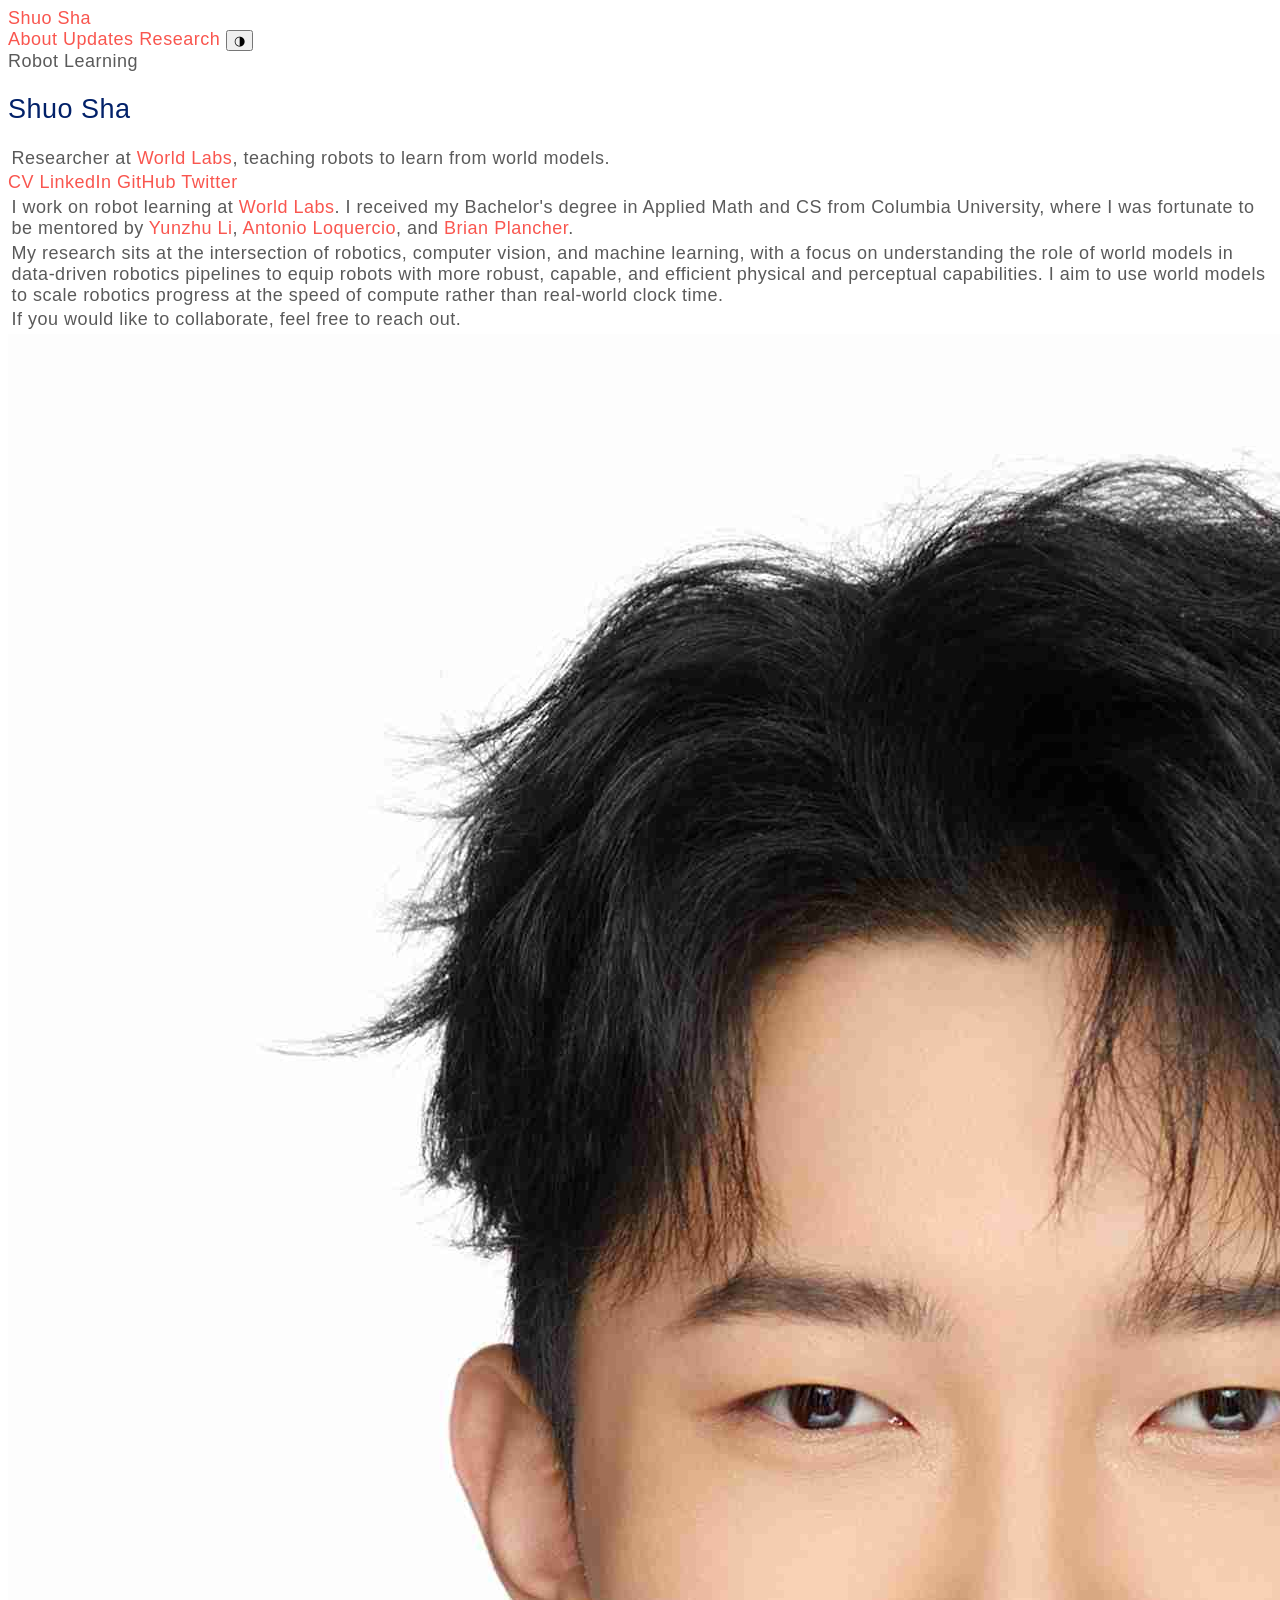
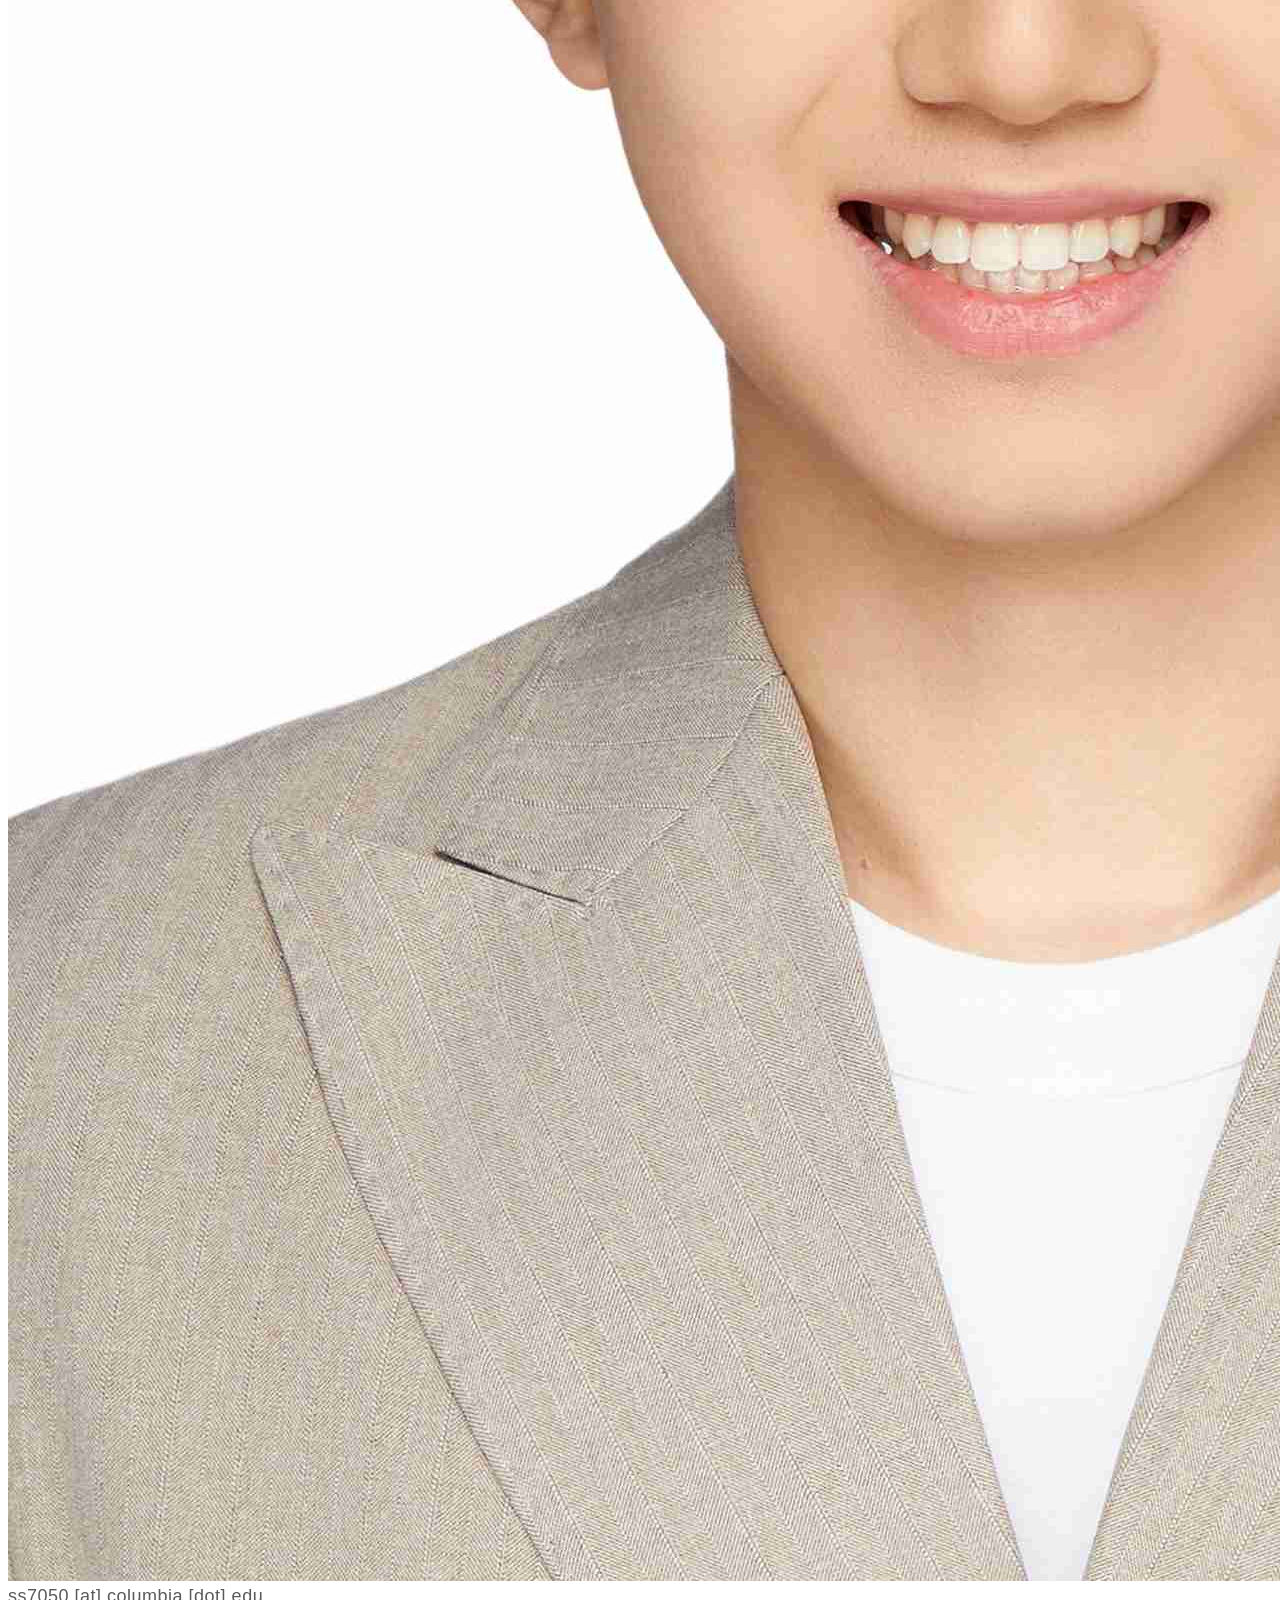
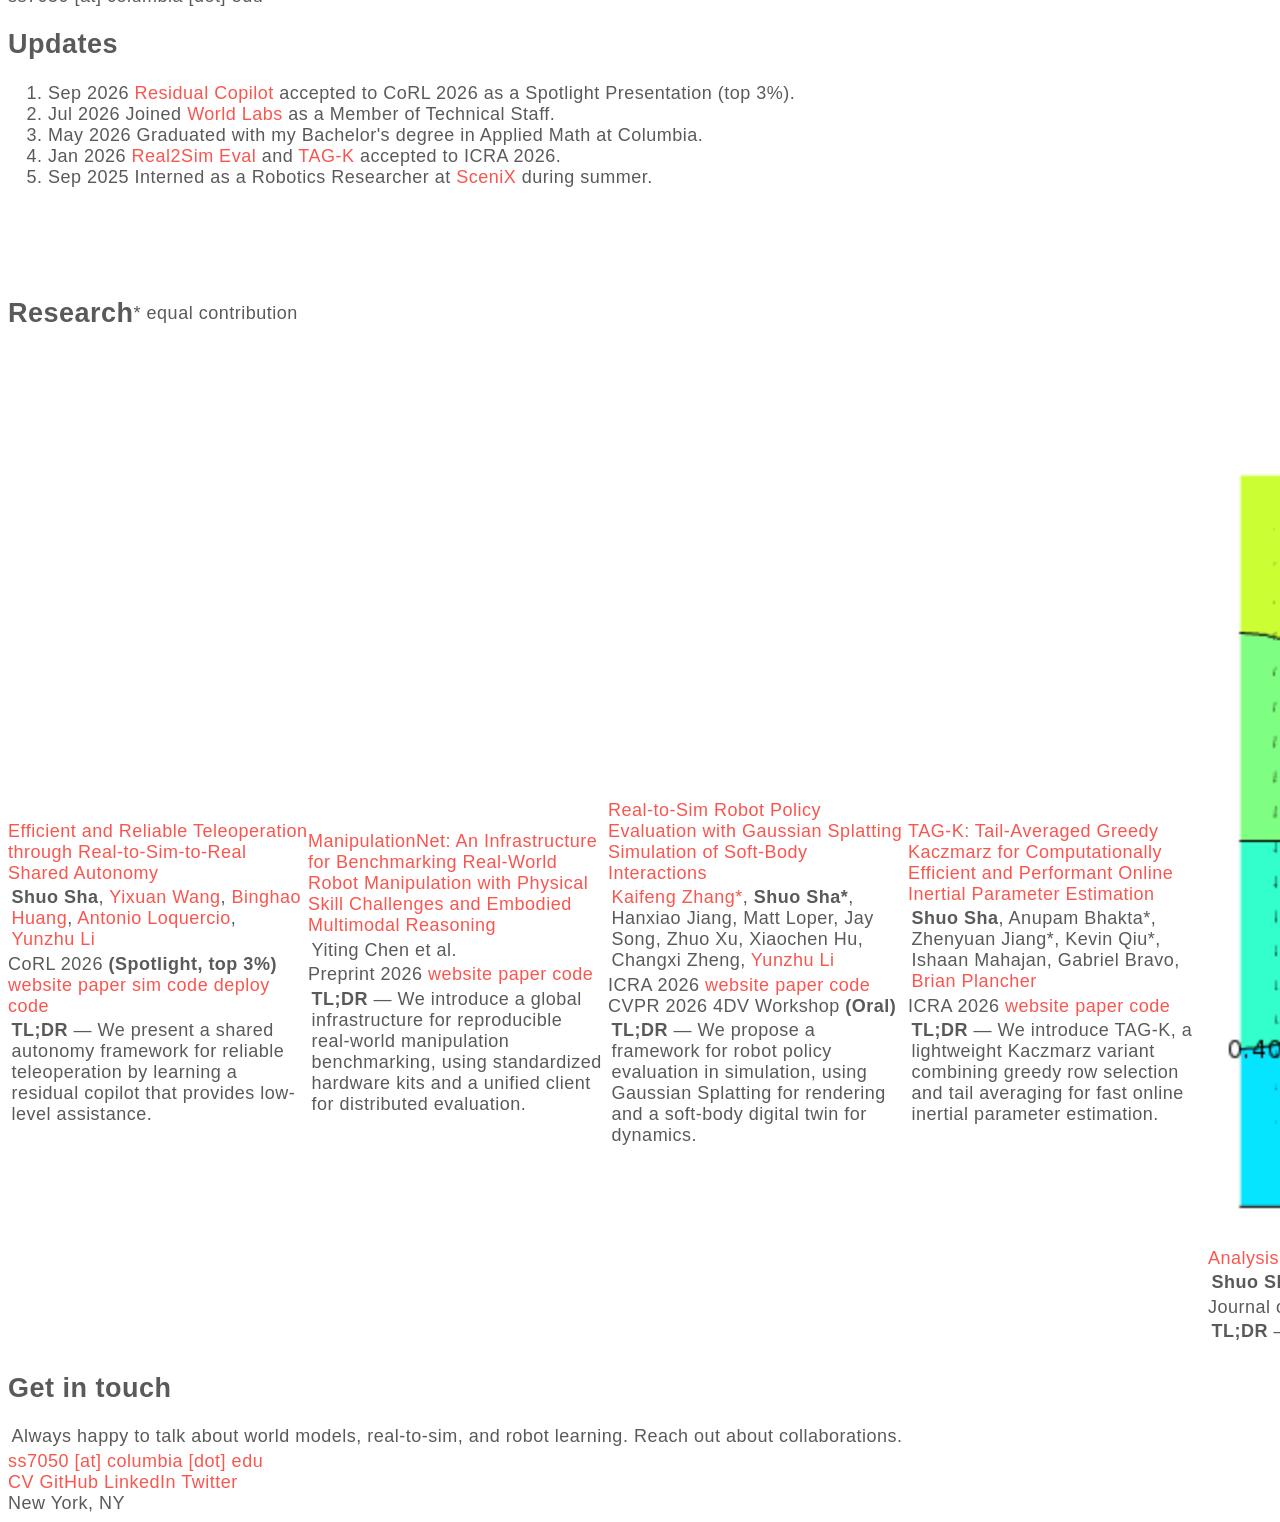
==== commit 75174194: "add manipulation net" ====
--- a/index.html
+++ b/index.html
@@ -124,6 +124,26 @@
         </article>
 
         <article class="paper" data-reveal>
+          <a class="paper__media" href="https://manipulation-net.org/">
+            <video autoplay loop muted playsinline>
+              <source src="assets/files/manipulationnet.mp4" type="video/mp4" />
+            </video>
+          </a>
+          <div class="paper__body">
+            <a class="paper__title" href="https://manipulation-net.org/">ManipulationNet: An Infrastructure for Benchmarking Real-World Robot Manipulation with Physical Skill Challenges and Embodied Multimodal Reasoning</a>
+            <p class="paper__authors">Yiting Chen et al.</p>
+            <div class="paper__meta">
+              <span class="venue">Preprint 2026</span>
+              <span class="sep"></span>
+              <a href="https://manipulation-net.org/">website</a>
+              <a href="https://arxiv.org/abs/2603.04363">paper</a>
+              <a href="https://github.com/ManipulationNet/mnet_client">code</a>
+            </div>
+            <p class="paper__tldr"><b>TL;DR</b> — We introduce a global infrastructure for reproducible real-world manipulation benchmarking, using standardized hardware kits and a unified client for distributed evaluation.</p>
+          </div>
+        </article>
+
+        <article class="paper" data-reveal>
           <a class="paper__media" href="https://real2sim-eval.github.io/">
             <video autoplay loop muted playsinline>
               <source src="assets/files/real2sim_eval.mp4" type="video/mp4" />
